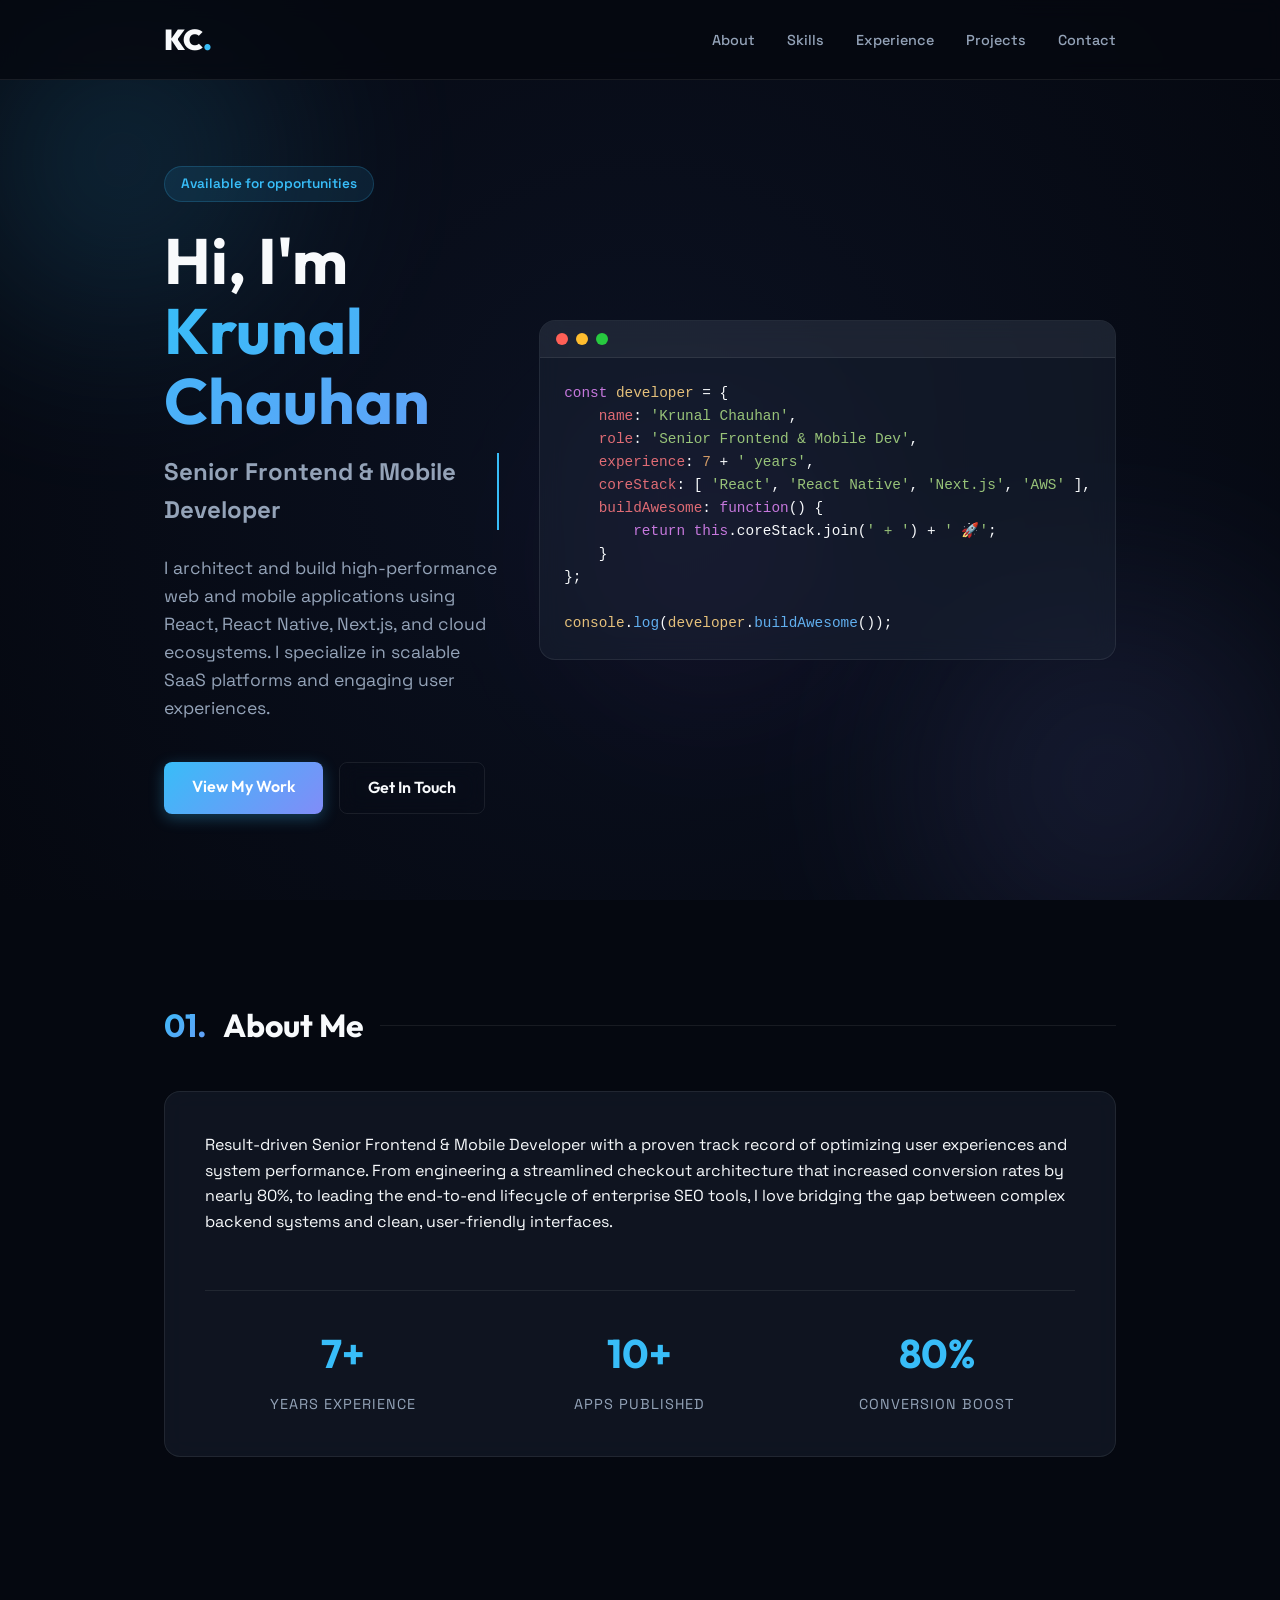
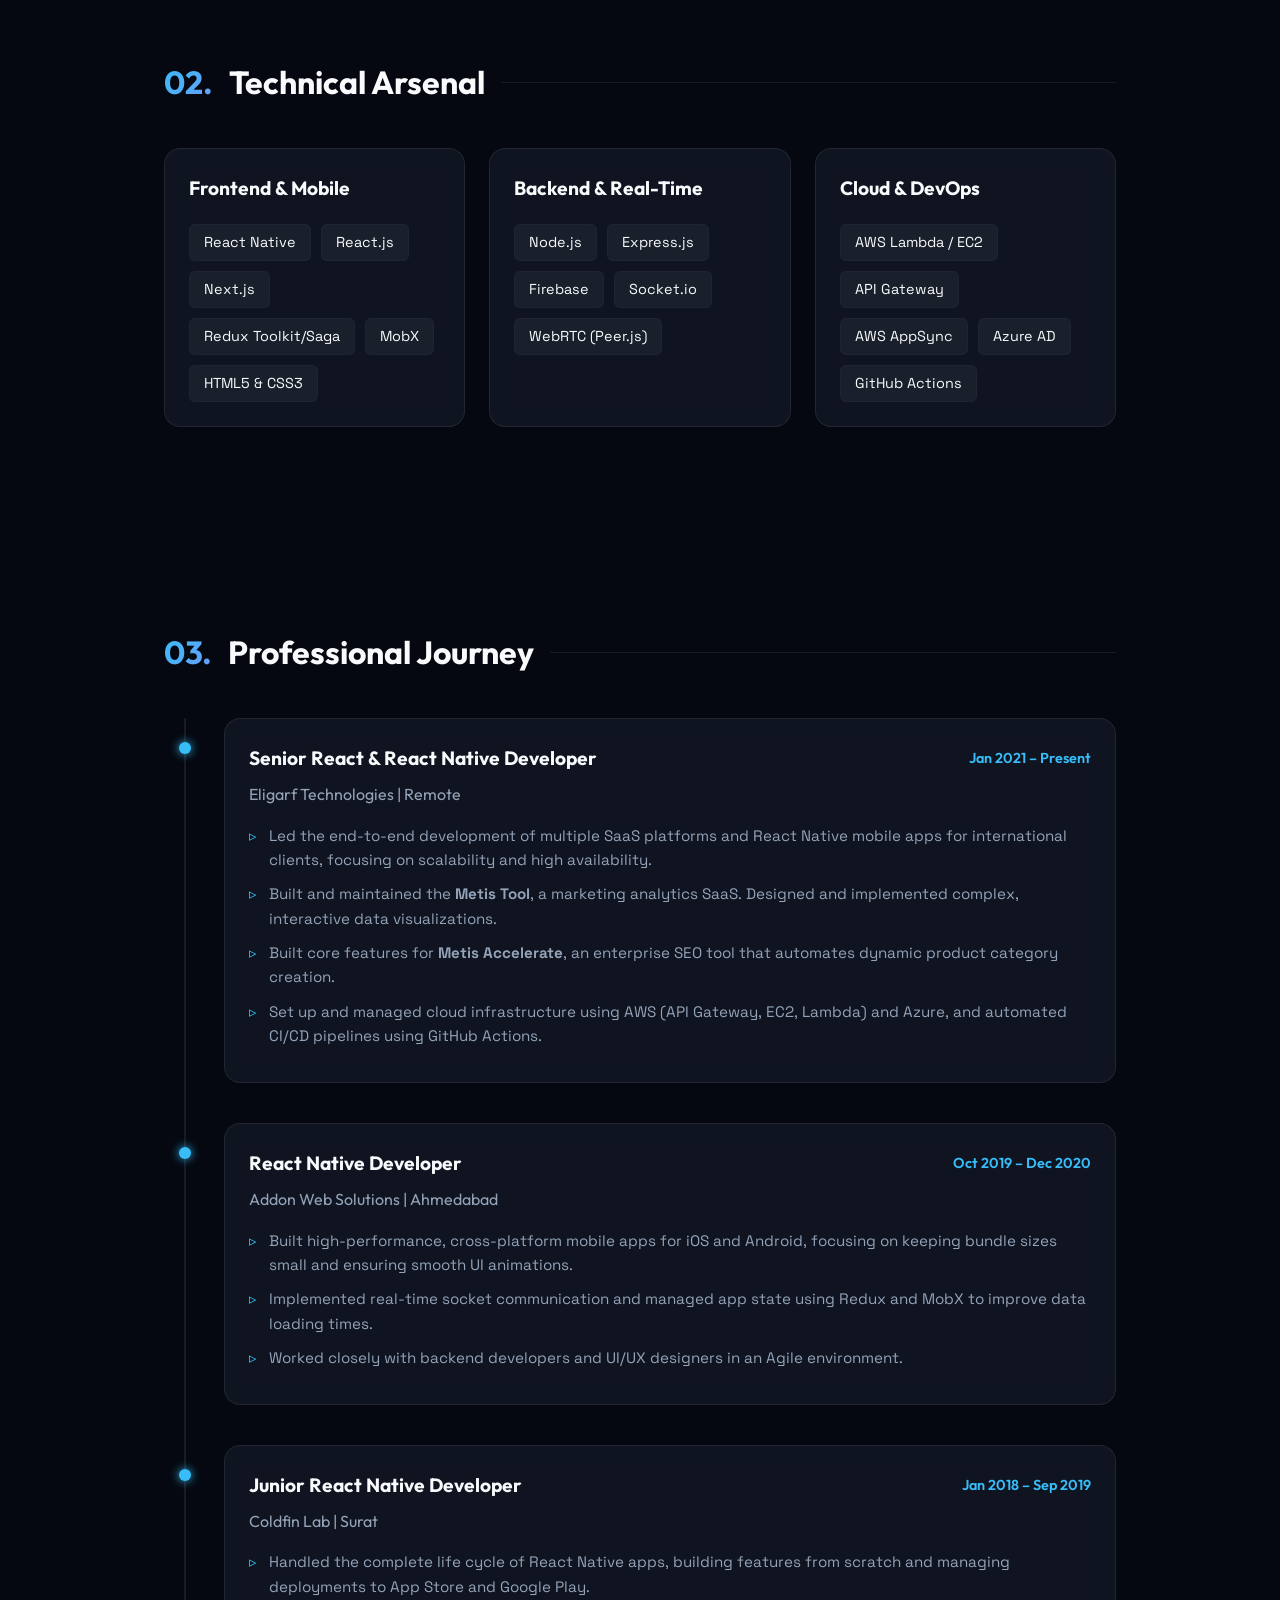
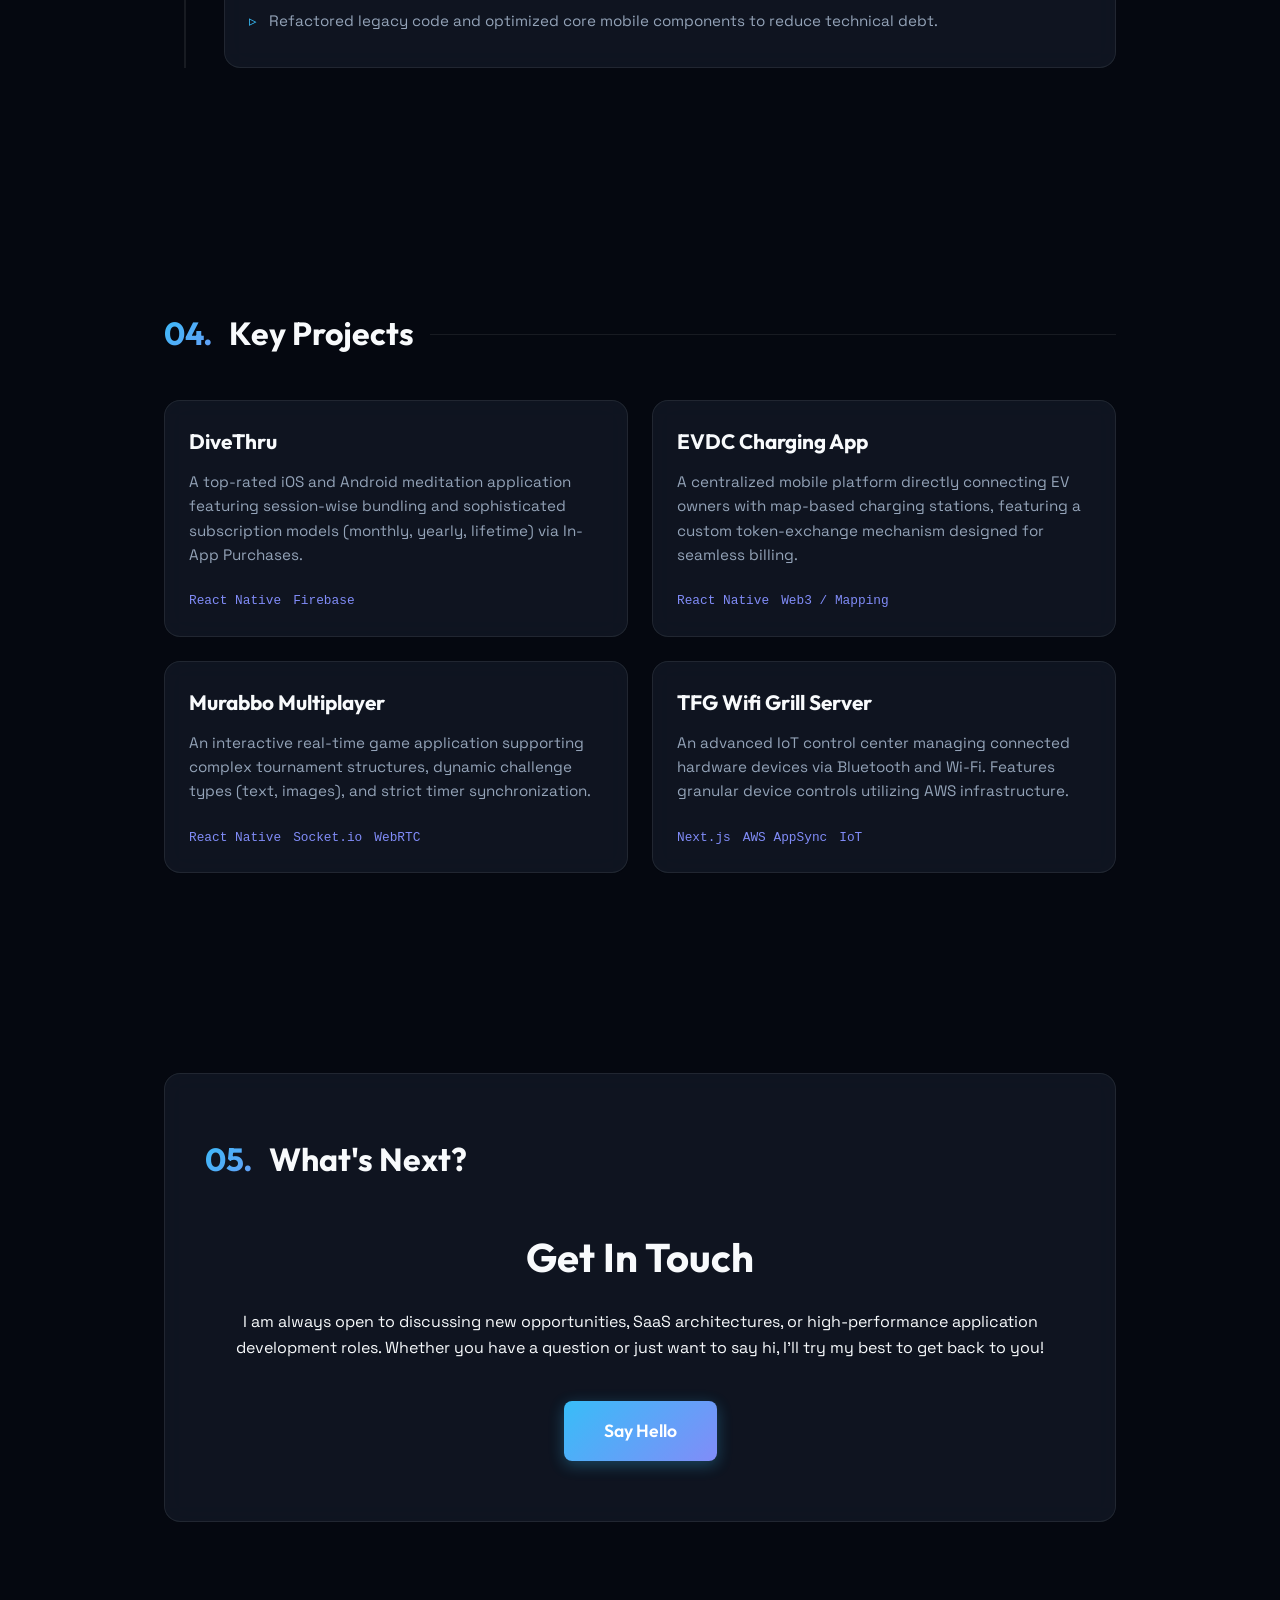
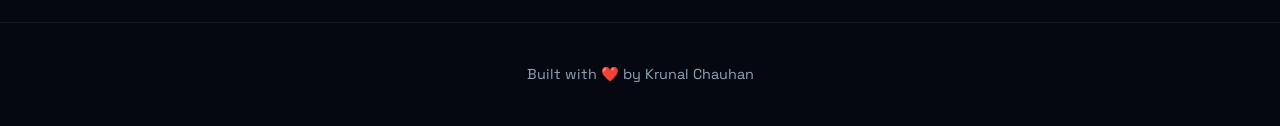
==== index.html @ 0cf6c56e "Initial portfolio commit" ====
<!DOCTYPE html>
<html lang="en">
<head>
    <meta charset="UTF-8">
    <meta name="viewport" content="width=device-width, initial-scale=1.0">
    <title>Krunal Chauhan | Senior Frontend & Mobile Developer</title>
    
    <!-- Primary Meta Tags -->
    <meta name="title" content="Krunal Chauhan | Senior Frontend & Mobile Developer">
    <meta name="description" content="Portfolio of Krunal Chauhan, a Senior Frontend & Mobile Developer specializing in React, React Native, SaaS architecture, and cloud ecosystems.">
    <meta name="keywords" content="Krunal Chauhan, Senior Developer, React Native Developer, Frontend Developer, React.js, Next.js, WebRTC, SaaS, AWS, Portfolio">
    <meta name="author" content="Krunal Chauhan">
    <meta name="robots" content="index, follow">

    <!-- Open Graph / Facebook -->
    <meta property="og:type" content="website">
    <meta property="og:url" content="https://krunalchauhan.com/">
    <meta property="og:title" content="Krunal Chauhan | Senior Frontend & Mobile Developer">
    <meta property="og:description" content="Portfolio of Krunal Chauhan, a Senior Frontend & Mobile Developer specializing in React, React Native, SaaS architecture, and cloud ecosystems.">
    
    <!-- Twitter -->
    <meta property="twitter:card" content="summary_large_image">
    <meta property="twitter:url" content="https://krunalchauhan.com/">
    <meta property="twitter:title" content="Krunal Chauhan | Senior Frontend & Mobile Developer">
    <meta property="twitter:description" content="Portfolio of Krunal Chauhan, a Senior Frontend & Mobile Developer specializing in React, React Native, SaaS architecture, and cloud ecosystems.">

    <!-- Google Fonts -->
    <link rel="preconnect" href="https://fonts.googleapis.com">
    <link rel="preconnect" href="https://fonts.gstatic.com" crossorigin>
    <link href="https://fonts.googleapis.com/css2?family=Outfit:wght@300;400;500;700;900&family=Space+Grotesk:wght@400;600&display=swap" rel="stylesheet">
    <link rel="stylesheet" href="style.css">
</head>
<body>
    <!-- Abstract Background -->
    <div class="bg-mesh">
        <div class="blob blob-1"></div>
        <div class="blob blob-2"></div>
        <div class="blob blob-3"></div>
    </div>

    <!-- Navigation -->
    <nav class="navbar">
        <div class="nav-content">
            <a href="#hero" class="logo">KC<span class="dot">.</span></a>
            <ul class="nav-links">
                <li><a href="#about">About</a></li>
                <li><a href="#skills">Skills</a></li>
                <li><a href="#experience">Experience</a></li>
                <li><a href="#projects">Projects</a></li>
                <li><a href="#contact">Contact</a></li>
            </ul>
        </div>
    </nav>

    <main class="container">
        <!-- Hero Section -->
        <section id="hero" class="hero">
            <div class="hero-content fade-in-up">
                <span class="badge">Available for opportunities</span>
                <h1 class="hero-title">
                    Hi, I'm <span class="gradient-text">Krunal Chauhan</span>
                </h1>
                <h2 class="hero-subtitle type-effect">Senior Frontend & Mobile Developer</h2>
                <p class="hero-desc">
                    I architect and build high-performance web and mobile applications using React, React Native, Next.js, and cloud ecosystems. I specialize in scalable SaaS platforms and engaging user experiences.
                </p>
                <div class="hero-actions">
                    <a href="#projects" class="btn btn-primary">View My Work</a>
                    <a href="#contact" class="btn btn-secondary">Get In Touch</a>
                </div>
            </div>
            <div class="hero-visual fade-in-up delay-1">
                <div class="code-window glass-panel">
                    <div class="window-header">
                        <span class="circle red"></span>
                        <span class="circle yellow"></span>
                        <span class="circle green"></span>
                    </div>
                    <div class="window-body">
                        <pre><code><span class="keyword">const</span> <span class="variable">developer</span> = {
    <span class="property">name</span>: <span class="string">'Krunal Chauhan'</span>,
    <span class="property">role</span>: <span class="string">'Senior Frontend & Mobile Dev'</span>,
    <span class="property">experience</span>: <span class="number">7</span> + <span class="string">' years'</span>,
    <span class="property">coreStack</span>: [ <span class="string">'React'</span>, <span class="string">'React Native'</span>, <span class="string">'Next.js'</span>, <span class="string">'AWS'</span> ],
    <span class="property">buildAwesome</span>: <span class="keyword">function</span>() {
        <span class="keyword">return</span> <span class="keyword">this</span>.coreStack.join(<span class="string">' + '</span>) + <span class="string">' 🚀'</span>;
    }
};

<span class="variable">console</span>.<span class="method">log</span>(<span class="variable">developer</span>.<span class="method">buildAwesome</span>());</code></pre>
                    </div>
                </div>
            </div>
        </section>

        <!-- About Section -->
        <section id="about" class="section">
            <h2 class="section-title fade-in-up"><span class="gradient-text">01.</span> About Me</h2>
            <div class="glass-panel p-lg fade-in-up">
                <p>Result-driven Senior Frontend & Mobile Developer with a proven track record of optimizing user experiences and system performance. From engineering a streamlined checkout architecture that increased conversion rates by nearly 80%, to leading the end-to-end lifecycle of enterprise SEO tools, I love bridging the gap between complex backend systems and clean, user-friendly interfaces.</p>
                <br>
                <div class="stats-grid">
                    <div class="stat-card">
                        <h3 class="stat-num">7+</h3>
                        <p class="stat-label">Years Experience</p>
                    </div>
                    <div class="stat-card">
                        <h3 class="stat-num">10+</h3>
                        <p class="stat-label">Apps Published</p>
                    </div>
                    <div class="stat-card">
                        <h3 class="stat-num">80%</h3>
                        <p class="stat-label">Conversion Boost</p>
                    </div>
                </div>
            </div>
        </section>

        <!-- Skills Section -->
        <section id="skills" class="section">
            <h2 class="section-title fade-in-up"><span class="gradient-text">02.</span> Technical Arsenal</h2>
            <div class="skills-container">
                <div class="skill-category glass-panel fade-in-up">
                    <h3>Frontend & Mobile</h3>
                    <ul class="skill-tags">
                        <li>React Native</li>
                        <li>React.js</li>
                        <li>Next.js</li>
                        <li>Redux Toolkit/Saga</li>
                        <li>MobX</li>
                        <li>HTML5 & CSS3</li>
                    </ul>
                </div>
                <div class="skill-category glass-panel fade-in-up delay-1">
                    <h3>Backend & Real-Time</h3>
                    <ul class="skill-tags">
                        <li>Node.js</li>
                        <li>Express.js</li>
                        <li>Firebase</li>
                        <li>Socket.io</li>
                        <li>WebRTC (Peer.js)</li>
                    </ul>
                </div>
                <div class="skill-category glass-panel fade-in-up delay-2">
                    <h3>Cloud & DevOps</h3>
                    <ul class="skill-tags">
                        <li>AWS Lambda / EC2</li>
                        <li>API Gateway</li>
                        <li>AWS AppSync</li>
                        <li>Azure AD</li>
                        <li>GitHub Actions</li>
                    </ul>
                </div>
            </div>
        </section>

        <!-- Experience Section -->
        <section id="experience" class="section">
            <h2 class="section-title fade-in-up"><span class="gradient-text">03.</span> Professional Journey</h2>
            <div class="timeline">
                <div class="timeline-item fade-in-up">
                    <div class="timeline-dot"></div>
                    <div class="glass-panel">
                        <div class="timeline-header">
                            <h3>Senior React & React Native Developer</h3>
                            <span class="timeline-date">Jan 2021 – Present</span>
                        </div>
                        <h4 class="timeline-company">Eligarf Technologies | Remote</h4>
                        <ul class="timeline-list">
                            <li>Led the end-to-end development of multiple SaaS platforms and React Native mobile apps for international clients, focusing on scalability and high availability.</li>
                            <li>Built and maintained the <strong>Metis Tool</strong>, a marketing analytics SaaS. Designed and implemented complex, interactive data visualizations.</li>
                            <li>Built core features for <strong>Metis Accelerate</strong>, an enterprise SEO tool that automates dynamic product category creation.</li>
                            <li>Set up and managed cloud infrastructure using AWS (API Gateway, EC2, Lambda) and Azure, and automated CI/CD pipelines using GitHub Actions.</li>
                        </ul>
                    </div>
                </div>

                <div class="timeline-item fade-in-up">
                    <div class="timeline-dot"></div>
                    <div class="glass-panel">
                        <div class="timeline-header">
                            <h3>React Native Developer</h3>
                            <span class="timeline-date">Oct 2019 – Dec 2020</span>
                        </div>
                        <h4 class="timeline-company">Addon Web Solutions | Ahmedabad</h4>
                        <ul class="timeline-list">
                            <li>Built high-performance, cross-platform mobile apps for iOS and Android, focusing on keeping bundle sizes small and ensuring smooth UI animations.</li>
                            <li>Implemented real-time socket communication and managed app state using Redux and MobX to improve data loading times.</li>
                            <li>Worked closely with backend developers and UI/UX designers in an Agile environment.</li>
                        </ul>
                    </div>
                </div>
                
                <div class="timeline-item fade-in-up">
                    <div class="timeline-dot"></div>
                    <div class="glass-panel">
                        <div class="timeline-header">
                            <h3>Junior React Native Developer</h3>
                            <span class="timeline-date">Jan 2018 – Sep 2019</span>
                        </div>
                        <h4 class="timeline-company">Coldfin Lab | Surat</h4>
                        <ul class="timeline-list">
                            <li>Handled the complete life cycle of React Native apps, building features from scratch and managing deployments to App Store and Google Play.</li>
                            <li>Refactored legacy code and optimized core mobile components to reduce technical debt.</li>
                        </ul>
                    </div>
                </div>
            </div>
        </section>

        <!-- Projects Section -->
        <section id="projects" class="section">
            <h2 class="section-title fade-in-up"><span class="gradient-text">04.</span> Key Projects</h2>
            <div class="projects-grid">
                <div class="project-card glass-panel fade-in-up">
                    <h3>DiveThru</h3>
                    <p>A top-rated iOS and Android meditation application featuring session-wise bundling and sophisticated subscription models (monthly, yearly, lifetime) via In-App Purchases.</p>
                    <div class="project-tags">
                        <span>React Native</span>
                        <span>Firebase</span>
                    </div>
                </div>

                <div class="project-card glass-panel fade-in-up delay-1">
                    <h3>EVDC Charging App</h3>
                    <p>A centralized mobile platform directly connecting EV owners with map-based charging stations, featuring a custom token-exchange mechanism designed for seamless billing.</p>
                    <div class="project-tags">
                        <span>React Native</span>
                        <span>Web3 / Mapping</span>
                    </div>
                </div>

                <div class="project-card glass-panel fade-in-up">
                    <h3>Murabbo Multiplayer</h3>
                    <p>An interactive real-time game application supporting complex tournament structures, dynamic challenge types (text, images), and strict timer synchronization.</p>
                    <div class="project-tags">
                        <span>React Native</span>
                        <span>Socket.io</span>
                        <span>WebRTC</span>
                    </div>
                </div>

                <div class="project-card glass-panel fade-in-up delay-1">
                    <h3>TFG Wifi Grill Server</h3>
                    <p>An advanced IoT control center managing connected hardware devices via Bluetooth and Wi-Fi. Features granular device controls utilizing AWS infrastructure.</p>
                    <div class="project-tags">
                        <span>Next.js</span>
                        <span>AWS AppSync</span>
                        <span>IoT</span>
                    </div>
                </div>
            </div>
        </section>

        <!-- Contact Section -->
        <section id="contact" class="section contact-section fade-in-up">
            <div class="glass-panel text-center p-xl">
                <h2 class="section-title no-line"><span class="gradient-text">05.</span> What's Next?</h2>
                <h3 class="display-sm">Get In Touch</h3>
                <p class="mb-lg">I am always open to discussing new opportunities, SaaS architectures, or high-performance application development roles. Whether you have a question or just want to say hi, I'll try my best to get back to you!</p>
                <a href="mailto:krunalc58@gmail.com" class="btn btn-primary btn-lg">Say Hello</a>
            </div>
        </section>
    </main>

    <footer>
        <p>Built with ❤️ by Krunal Chauhan</p>
    </footer>

    <script src="script.js"></script>
</body>
</html>
---- style.css ----
:root {
    --bg-color: #050810;
    --text-primary: #f8fafc;
    --text-secondary: #94a3b8;
    --accent-primary: #38bdf8;
    --accent-secondary: #818cf8;
    --glass-bg: rgba(30, 41, 59, 0.4);
    --glass-border: rgba(255, 255, 255, 0.08);
    --nav-height: 80px;
    --max-width: 1000px;
}

* {
    margin: 0;
    padding: 0;
    box-sizing: border-box;
}

html {
    scroll-behavior: smooth;
    overflow-x: hidden;
}

body {
    font-family: 'Space Grotesk', -apple-system, sans-serif;
    background-color: var(--bg-color);
    color: var(--text-primary);
    line-height: 1.6;
    overflow-x: hidden;
    position: relative;
}

h1, h2, h3, h4, h5, h6, .logo {
    font-family: 'Outfit', sans-serif;
}

/* Animations */
@keyframes fadeIn {
    from { opacity: 0; transform: translateY(20px); }
    to { opacity: 1; transform: translateY(0); }
}

@keyframes float {
    0% { transform: translate(0, 0) scale(1); }
    33% { transform: translate(30px, -50px) scale(1.1); }
    66% { transform: translate(-20px, 20px) scale(0.9); }
    100% { transform: translate(0, 0) scale(1); }
}

@keyframes gradientBg {
    0% { background-position: 0% 50%; }
    50% { background-position: 100% 50%; }
    100% { background-position: 0% 50%; }
}

/* Background Mesh */
.bg-mesh {
    position: fixed;
    top: 0;
    left: 0;
    width: 100vw;
    height: 100vh;
    z-index: -1;
    overflow: hidden;
    background: radial-gradient(circle at center, #0B1121 0%, #050810 100%);
}

.blob {
    position: absolute;
    filter: blur(80px);
    opacity: 0.5;
    border-radius: 50%;
    animation: float 20s infinite ease-in-out;
}

.blob-1 {
    top: -10%;
    left: -10%;
    width: 500px;
    height: 500px;
    background: radial-gradient(circle, rgba(56, 189, 248, 0.4) 0%, rgba(0,0,0,0) 70%);
}

.blob-2 {
    bottom: -20%;
    right: -10%;
    width: 600px;
    height: 600px;
    background: radial-gradient(circle, rgba(129, 140, 248, 0.3) 0%, rgba(0,0,0,0) 70%);
    animation-delay: -5s;
}

.blob-3 {
    top: 40%;
    left: 40%;
    width: 400px;
    height: 400px;
    background: radial-gradient(circle, rgba(168, 85, 247, 0.2) 0%, rgba(0,0,0,0) 70%);
    animation-delay: -10s;
}

/* Reusables */
.container {
    max-width: var(--max-width);
    margin: 0 auto;
    padding: 0 24px;
}

.gradient-text {
    background: linear-gradient(135deg, var(--accent-primary), var(--accent-secondary));
    -webkit-background-clip: text;
    -webkit-text-fill-color: transparent;
    background-size: 200% auto;
    animation: gradientBg 5s ease infinite;
}

.glass-panel {
    background: var(--glass-bg);
    backdrop-filter: blur(12px);
    -webkit-backdrop-filter: blur(12px);
    border: 1px solid var(--glass-border);
    border-radius: 16px;
    padding: 24px;
    transition: transform 0.3s ease, border-color 0.3s ease;
}

.glass-panel:hover {
    transform: translateY(-4px);
    border-color: rgba(255, 255, 255, 0.15);
}

.p-lg { padding: 40px; }
.p-xl { padding: 60px 40px; }
.text-center { text-align: center; }
.mb-lg { margin-bottom: 40px; }
.display-sm { font-size: 2.5rem; margin-bottom: 20px; font-weight: 700; }

.section-title {
    font-size: 2rem;
    font-weight: 700;
    margin-bottom: 40px;
    display: flex;
    align-items: center;
    gap: 16px;
}

.section-title:not(.no-line)::after {
    content: "";
    flex: 1;
    height: 1px;
    background: var(--glass-border);
}

.section {
    padding: 100px 0;
}

/* Buttons */
.btn {
    display: inline-block;
    padding: 12px 28px;
    border-radius: 8px;
    font-weight: 600;
    text-decoration: none;
    transition: all 0.3s ease;
    font-family: 'Outfit', sans-serif;
    cursor: pointer;
}

.btn-primary {
    background: linear-gradient(135deg, var(--accent-primary), var(--accent-secondary));
    color: #fff;
    border: none;
    box-shadow: 0 4px 15px rgba(56, 189, 248, 0.3);
}

.btn-primary:hover {
    box-shadow: 0 6px 20px rgba(56, 189, 248, 0.5);
    transform: translateY(-2px);
}

.btn-secondary {
    background: transparent;
    color: var(--text-primary);
    border: 1px solid var(--glass-border);
    backdrop-filter: blur(10px);
}

.btn-secondary:hover {
    border-color: var(--accent-primary);
    color: var(--accent-primary);
}

.btn-lg {
    padding: 16px 40px;
    font-size: 1.1rem;
}

/* Navigation */
.navbar {
    position: fixed;
    top: 0;
    width: 100%;
    height: var(--nav-height);
    background: rgba(5, 8, 16, 0.8);
    backdrop-filter: blur(10px);
    z-index: 1000;
    border-bottom: 1px solid var(--glass-border);
}

.nav-content {
    max-width: var(--max-width);
    margin: 0 auto;
    padding: 0 24px;
    height: 100%;
    display: flex;
    justify-content: space-between;
    align-items: center;
}

.logo {
    font-size: 1.8rem;
    font-weight: 900;
    text-decoration: none;
    color: var(--text-primary);
}

.logo .dot {
    color: var(--accent-primary);
}

.nav-links {
    display: flex;
    list-style: none;
    gap: 32px;
}

.nav-links a {
    text-decoration: none;
    color: var(--text-secondary);
    font-weight: 500;
    font-size: 0.9rem;
    transition: color 0.3s ease;
}

.nav-links a:hover {
    color: var(--accent-primary);
}

/* Hero Section */
.hero {
    min-height: 100vh;
    display: grid;
    grid-template-columns: 1fr 1fr;
    align-items: center;
    gap: 40px;
    padding-top: var(--nav-height);
}

.badge {
    display: inline-block;
    padding: 6px 16px;
    border-radius: 20px;
    background: rgba(56, 189, 248, 0.1);
    border: 1px solid rgba(56, 189, 248, 0.2);
    color: var(--accent-primary);
    font-size: 0.85rem;
    font-weight: 600;
    margin-bottom: 24px;
}

.hero-title {
    font-size: 4rem;
    line-height: 1.1;
    margin-bottom: 16px;
}

.hero-subtitle {
    font-size: 1.5rem;
    color: var(--text-secondary);
    margin-bottom: 24px;
    font-family: 'Space Grotesk', sans-serif;
    min-height: 36px;
}

.hero-desc {
    color: var(--text-secondary);
    font-size: 1.1rem;
    margin-bottom: 40px;
    max-width: 480px;
}

.hero-actions {
    display: flex;
    gap: 16px;
}

.code-window {
    padding: 0;
    overflow: hidden;
    font-family: 'Fira Code', monospace;
    font-size: 0.9rem;
}

.window-header {
    background: rgba(255, 255, 255, 0.05);
    padding: 12px 16px;
    display: flex;
    gap: 8px;
    border-bottom: 1px solid var(--glass-border);
}

.circle { width: 12px; height: 12px; border-radius: 50%; }
.circle.red { background: #ff5f56; }
.circle.yellow { background: #ffbd2e; }
.circle.green { background: #27c93f; }

.window-body {
    padding: 24px;
    overflow-x: auto;
}

.keyword { color: #c678dd; }
.variable { color: #e5c07b; }
.property { color: #e06c75; }
.string { color: #98c379; }
.number { color: #d19a66; }
.method { color: #61afef; }

/* Stats Grid */
.stats-grid {
    display: grid;
    grid-template-columns: repeat(3, 1fr);
    gap: 20px;
    margin-top: 30px;
    border-top: 1px solid var(--glass-border);
    padding-top: 30px;
}

.stat-card { text-align: center; }
.stat-num { font-size: 2.5rem; color: var(--accent-primary); font-weight: 700; margin-bottom: 8px; }
.stat-label { color: var(--text-secondary); font-size: 0.9rem; text-transform: uppercase; letter-spacing: 1px; }

/* Skills Section */
.skills-container {
    display: grid;
    grid-template-columns: repeat(3, 1fr);
    gap: 24px;
}

.skill-category h3 {
    margin-bottom: 20px;
    font-size: 1.2rem;
    color: var(--text-primary);
}

.skill-tags {
    list-style: none;
    display: flex;
    flex-wrap: wrap;
    gap: 10px;
}

.skill-tags li {
    background: rgba(255, 255, 255, 0.05);
    padding: 6px 14px;
    border-radius: 6px;
    font-size: 0.9rem;
    border: 1px solid rgba(255,255,255,0.02);
}

/* Timeline */
.timeline {
    position: relative;
}

.timeline::before {
    content: '';
    position: absolute;
    top: 0;
    left: 20px;
    height: 100%;
    width: 2px;
    background: var(--glass-border);
}

.timeline-item {
    position: relative;
    padding-left: 60px;
    margin-bottom: 40px;
}

.timeline-dot {
    position: absolute;
    top: 24px;
    left: 15px;
    width: 12px;
    height: 12px;
    border-radius: 50%;
    background: var(--accent-primary);
    box-shadow: 0 0 10px var(--accent-primary);
}

.timeline-header {
    display: flex;
    justify-content: space-between;
    align-items: center;
    margin-bottom: 8px;
}

.timeline-header h3 { font-size: 1.2rem; color: var(--text-primary); }
.timeline-date { color: var(--accent-primary); font-family: 'Outfit'; font-weight: 600; font-size: 0.9rem; }
.timeline-company { color: var(--text-secondary); font-weight: 400; margin-bottom: 16px; font-size: 1rem; }

.timeline-list {
    list-style: none;
}

.timeline-list li {
    position: relative;
    padding-left: 20px;
    margin-bottom: 10px;
    color: var(--text-secondary);
    font-size: 0.95rem;
}

.timeline-list li::before {
    content: "▹";
    position: absolute;
    left: 0;
    color: var(--accent-primary);
}

/* Projects Grid */
.projects-grid {
    display: grid;
    grid-template-columns: repeat(2, 1fr);
    gap: 24px;
}

.project-card {
    display: flex;
    flex-direction: column;
}

.project-card h3 {
    font-size: 1.3rem;
    margin-bottom: 12px;
    color: var(--text-primary);
}

.project-card p {
    color: var(--text-secondary);
    font-size: 0.95rem;
    margin-bottom: 24px;
    flex-grow: 1;
}

.project-tags {
    display: flex;
    gap: 12px;
    font-size: 0.8rem;
    font-family: 'Fira Code', monospace;
    color: var(--accent-secondary);
}

/* Footer */
footer {
    text-align: center;
    padding: 40px;
    border-top: 1px solid var(--glass-border);
    color: var(--text-secondary);
    font-size: 0.9rem;
}

/* Utilities for JS */
.fade-in-up {
    opacity: 0;
    transform: translateY(30px);
    transition: opacity 0.8s ease, transform 0.8s ease;
}

.fade-in-up.visible {
    opacity: 1;
    transform: translateY(0);
}

.delay-1 { transition-delay: 0.2s; }
.delay-2 { transition-delay: 0.4s; }

/* Responsive Design */
@media (max-width: 860px) {
    .hero {
        grid-template-columns: 1fr;
        text-align: center;
        padding-top: calc(var(--nav-height) + 40px);
    }
    
    .hero-actions { justify-content: center; }
    .hero-desc { margin: 0 auto 40px auto; }
    
    .skills-container, .projects-grid {
        grid-template-columns: 1fr;
    }
    
    .stats-grid {
        grid-template-columns: 1fr;
        gap: 30px;
    }

    .timeline-header { flex-direction: column; align-items: flex-start; gap: 4px; }
}

@media (max-width: 600px) {
    .nav-links { display: none; }
    .hero-title { font-size: 3rem; }
}
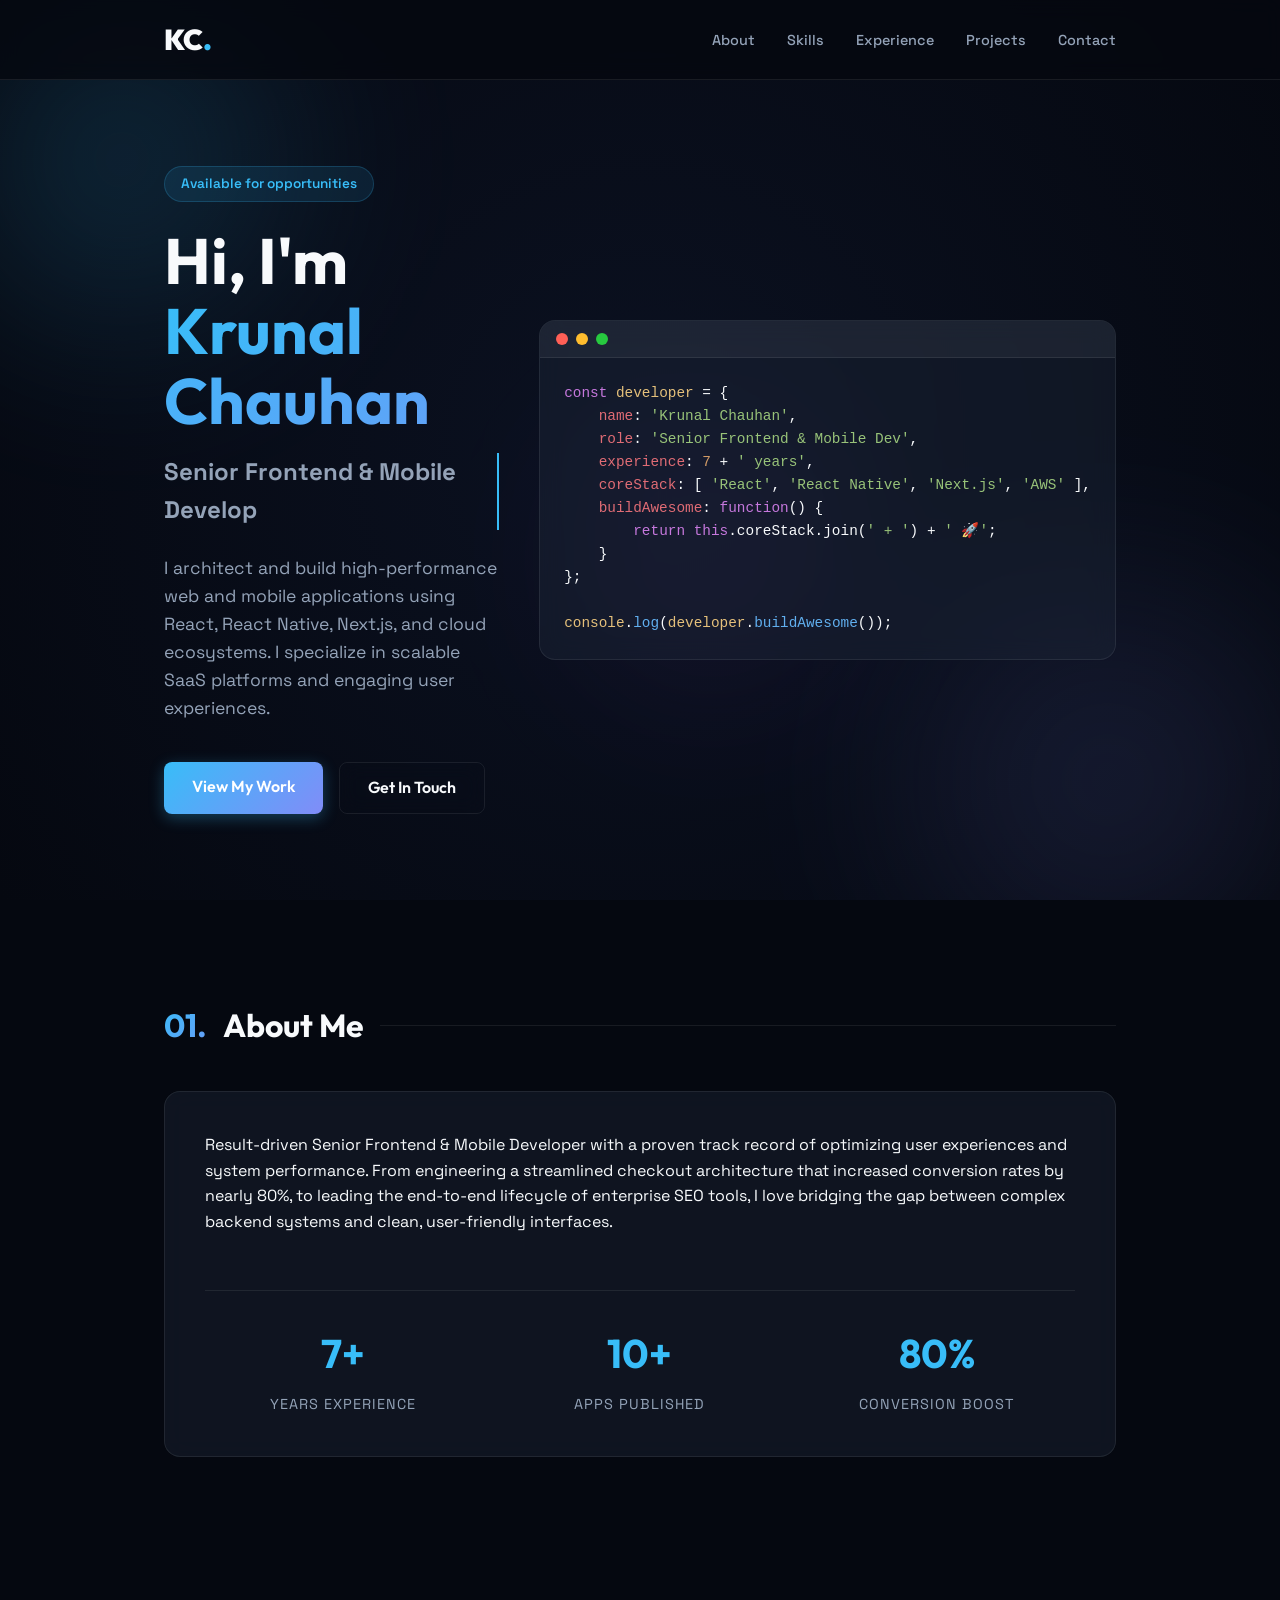
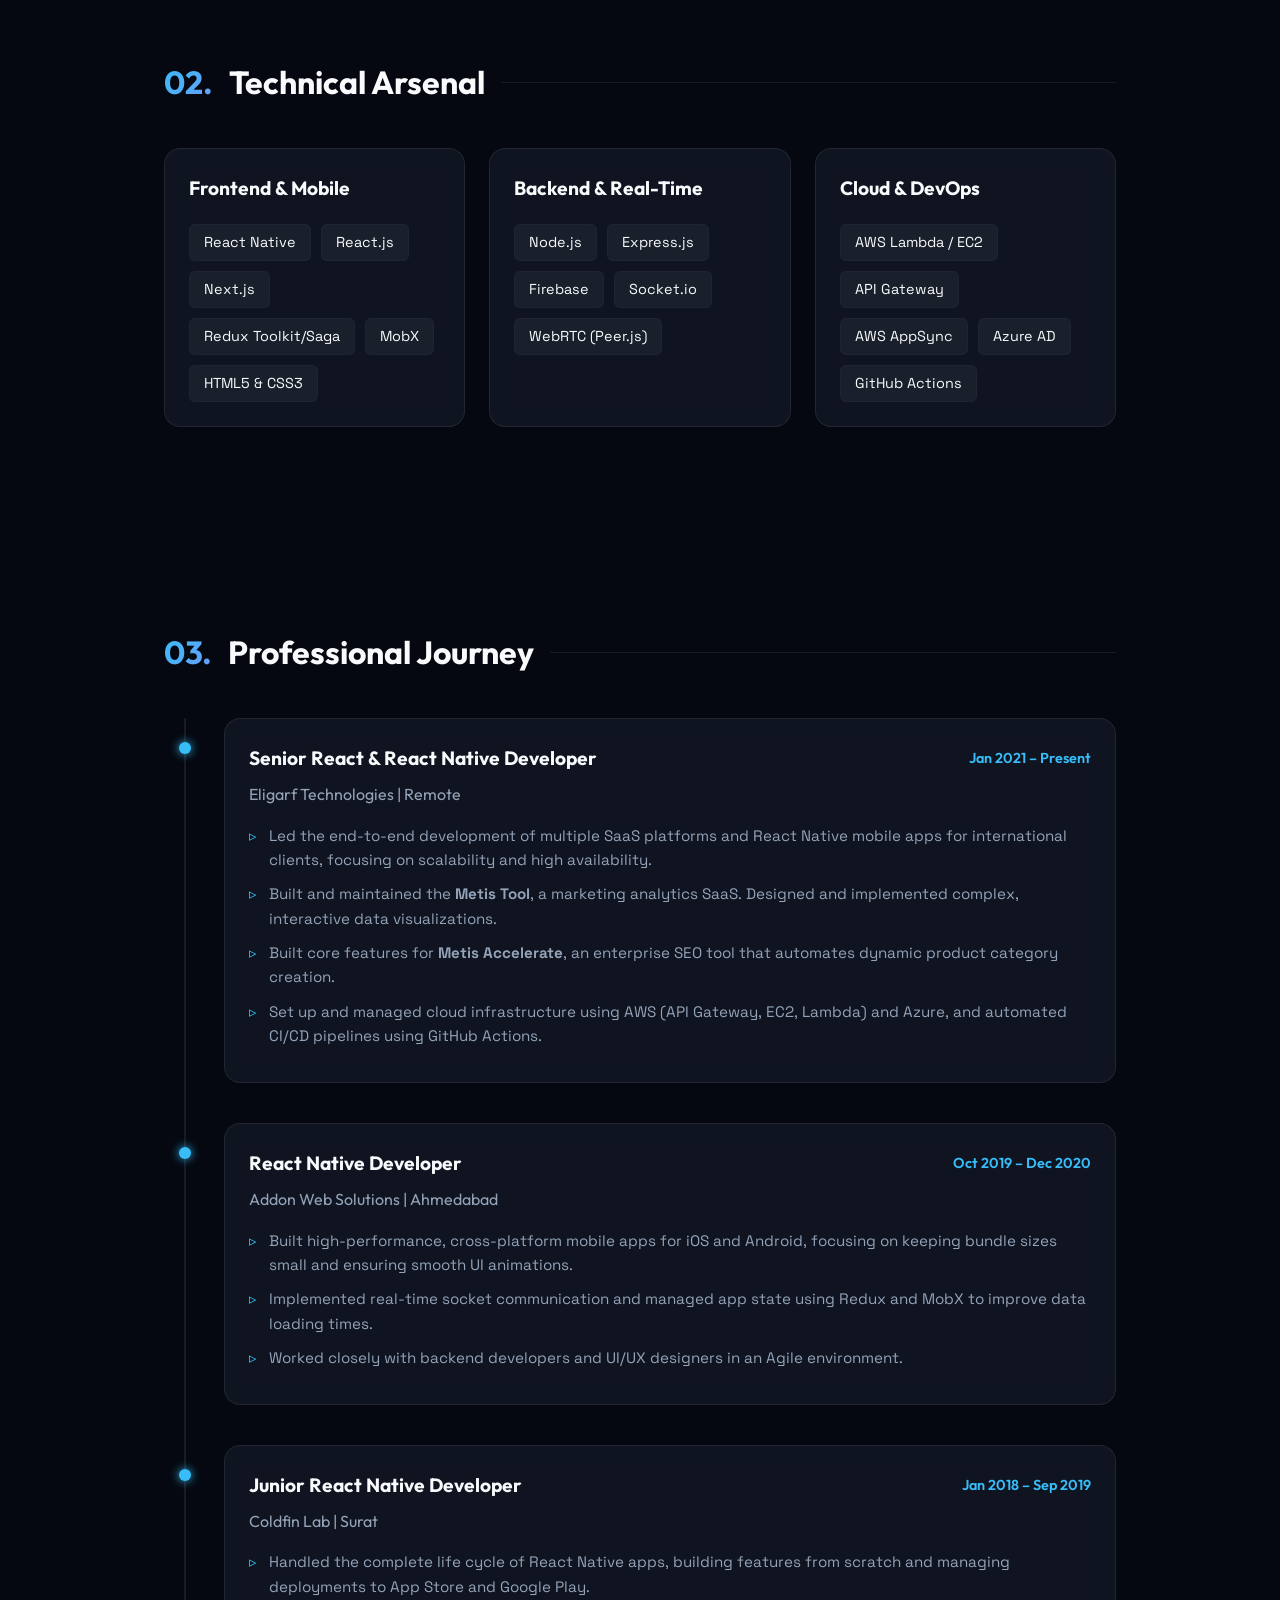
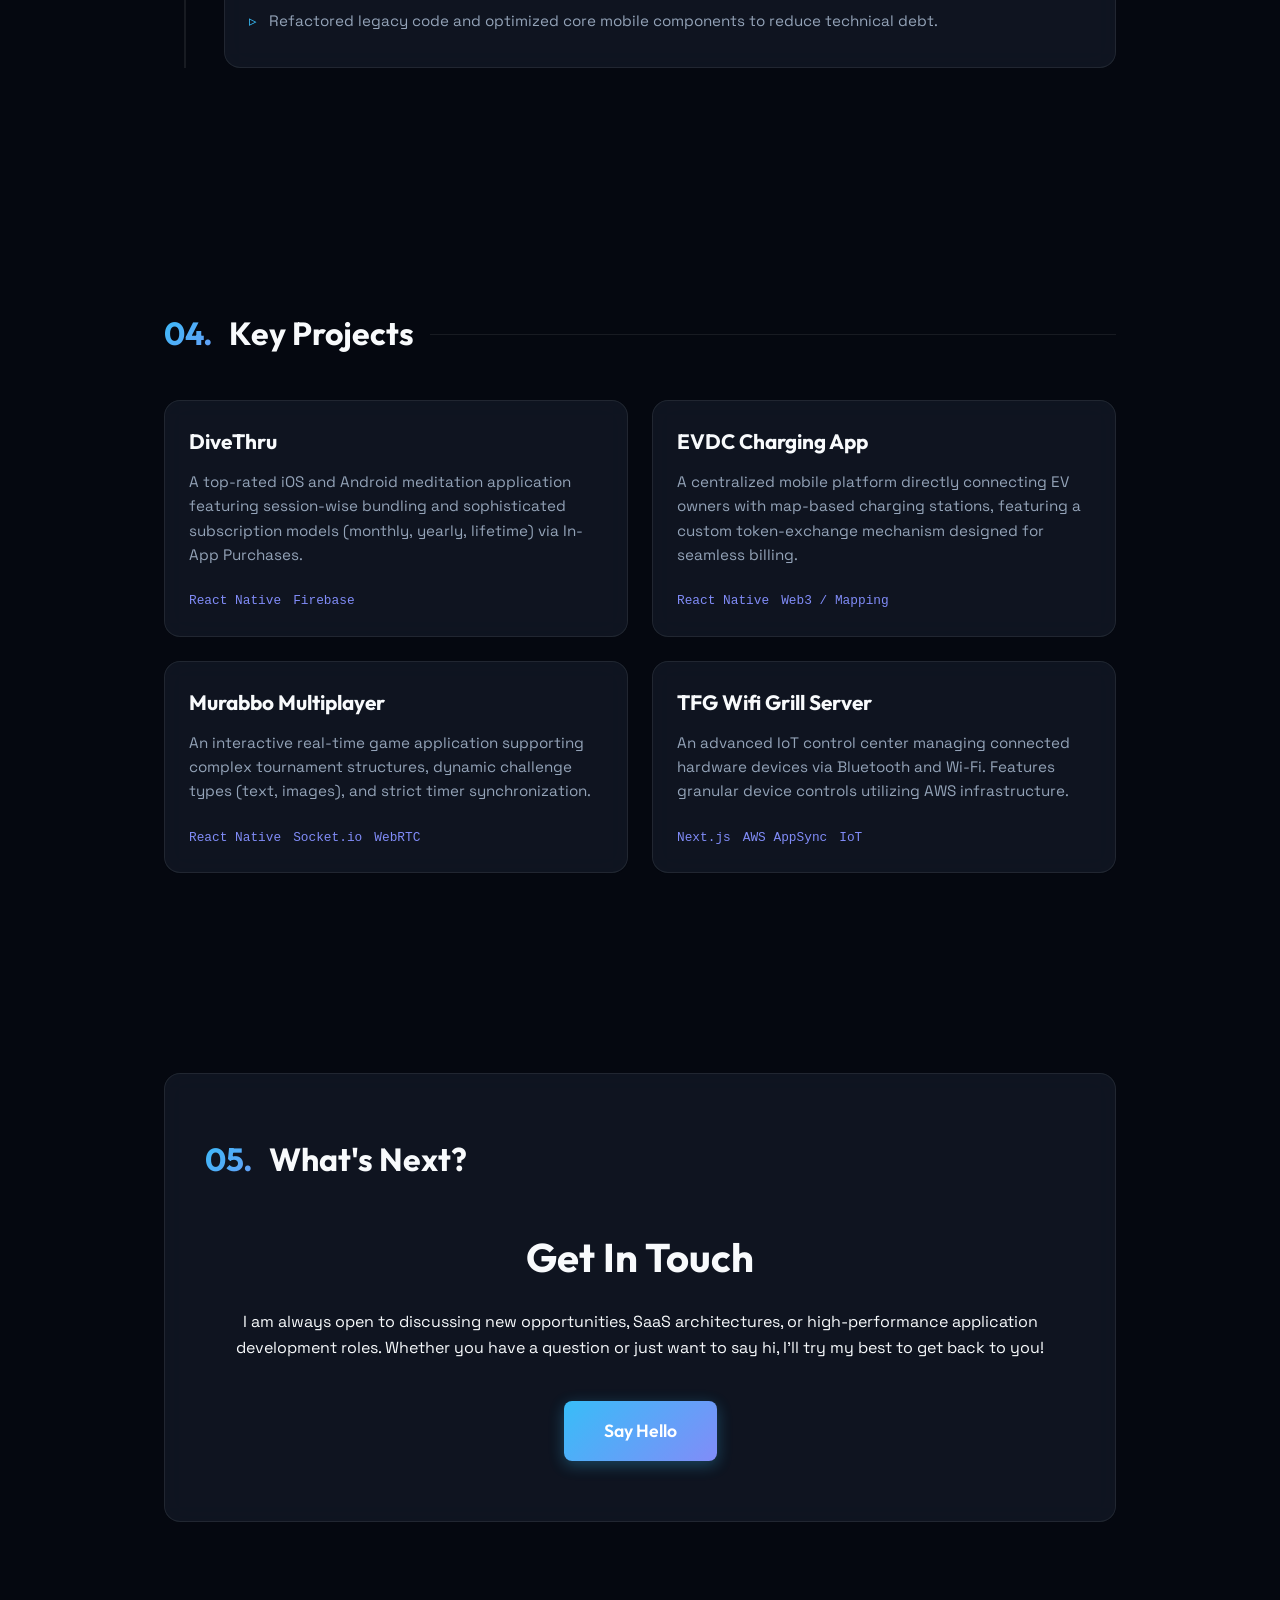
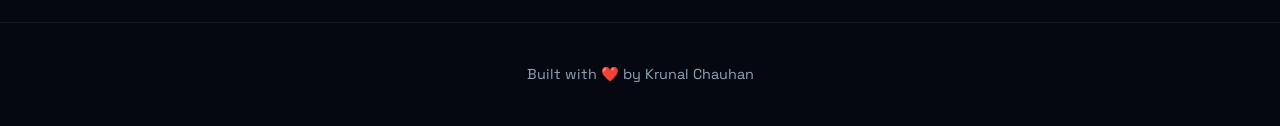
==== commit e20130f9: "Add Google site verification tag" ====
--- a/index.html
+++ b/index.html
@@ -11,6 +11,7 @@
     <meta name="keywords" content="Krunal Chauhan, Senior Developer, React Native Developer, Frontend Developer, React.js, Next.js, WebRTC, SaaS, AWS, Portfolio">
     <meta name="author" content="Krunal Chauhan">
     <meta name="robots" content="index, follow">
+    <meta name="google-site-verification" content="lyGJl-vVJK7asT3OGb6gschue_wwhe8Gmz9ntDX6K-c" />
 
     <!-- Open Graph / Facebook -->
     <meta property="og:type" content="website">
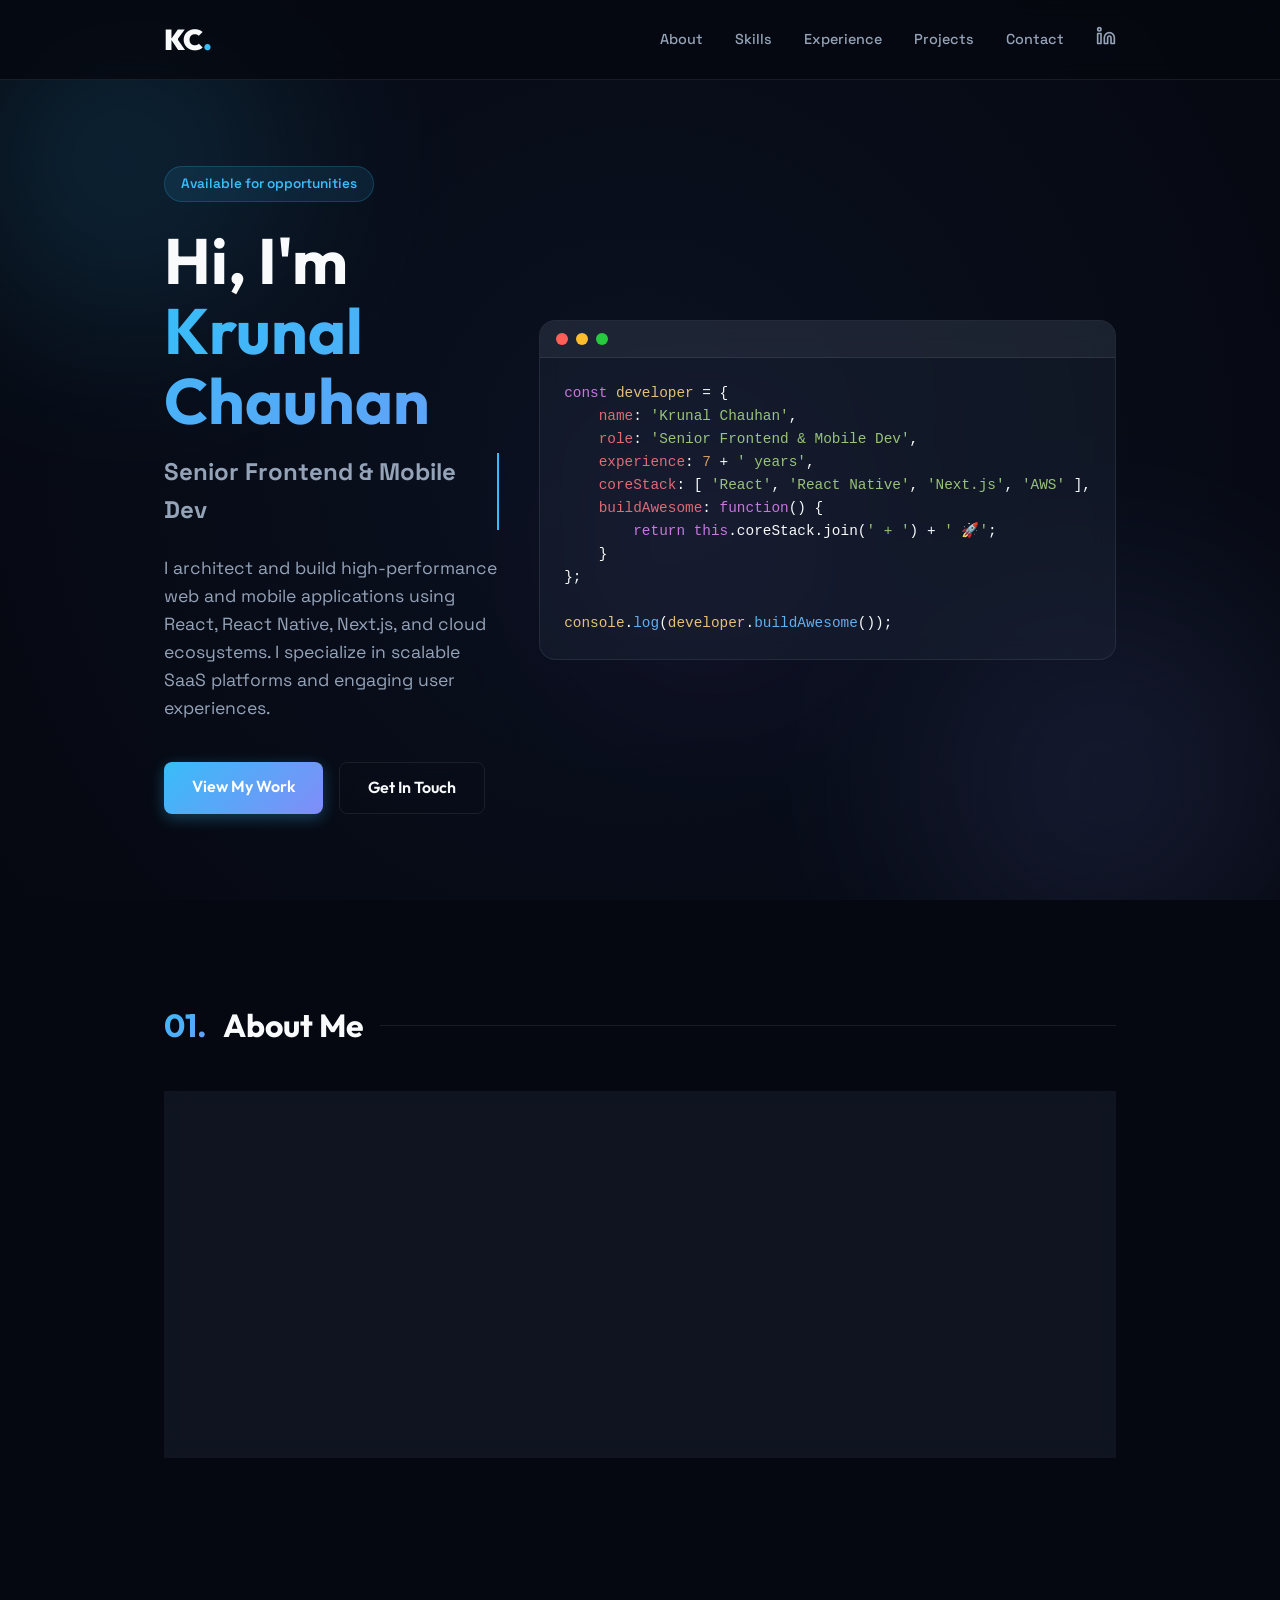
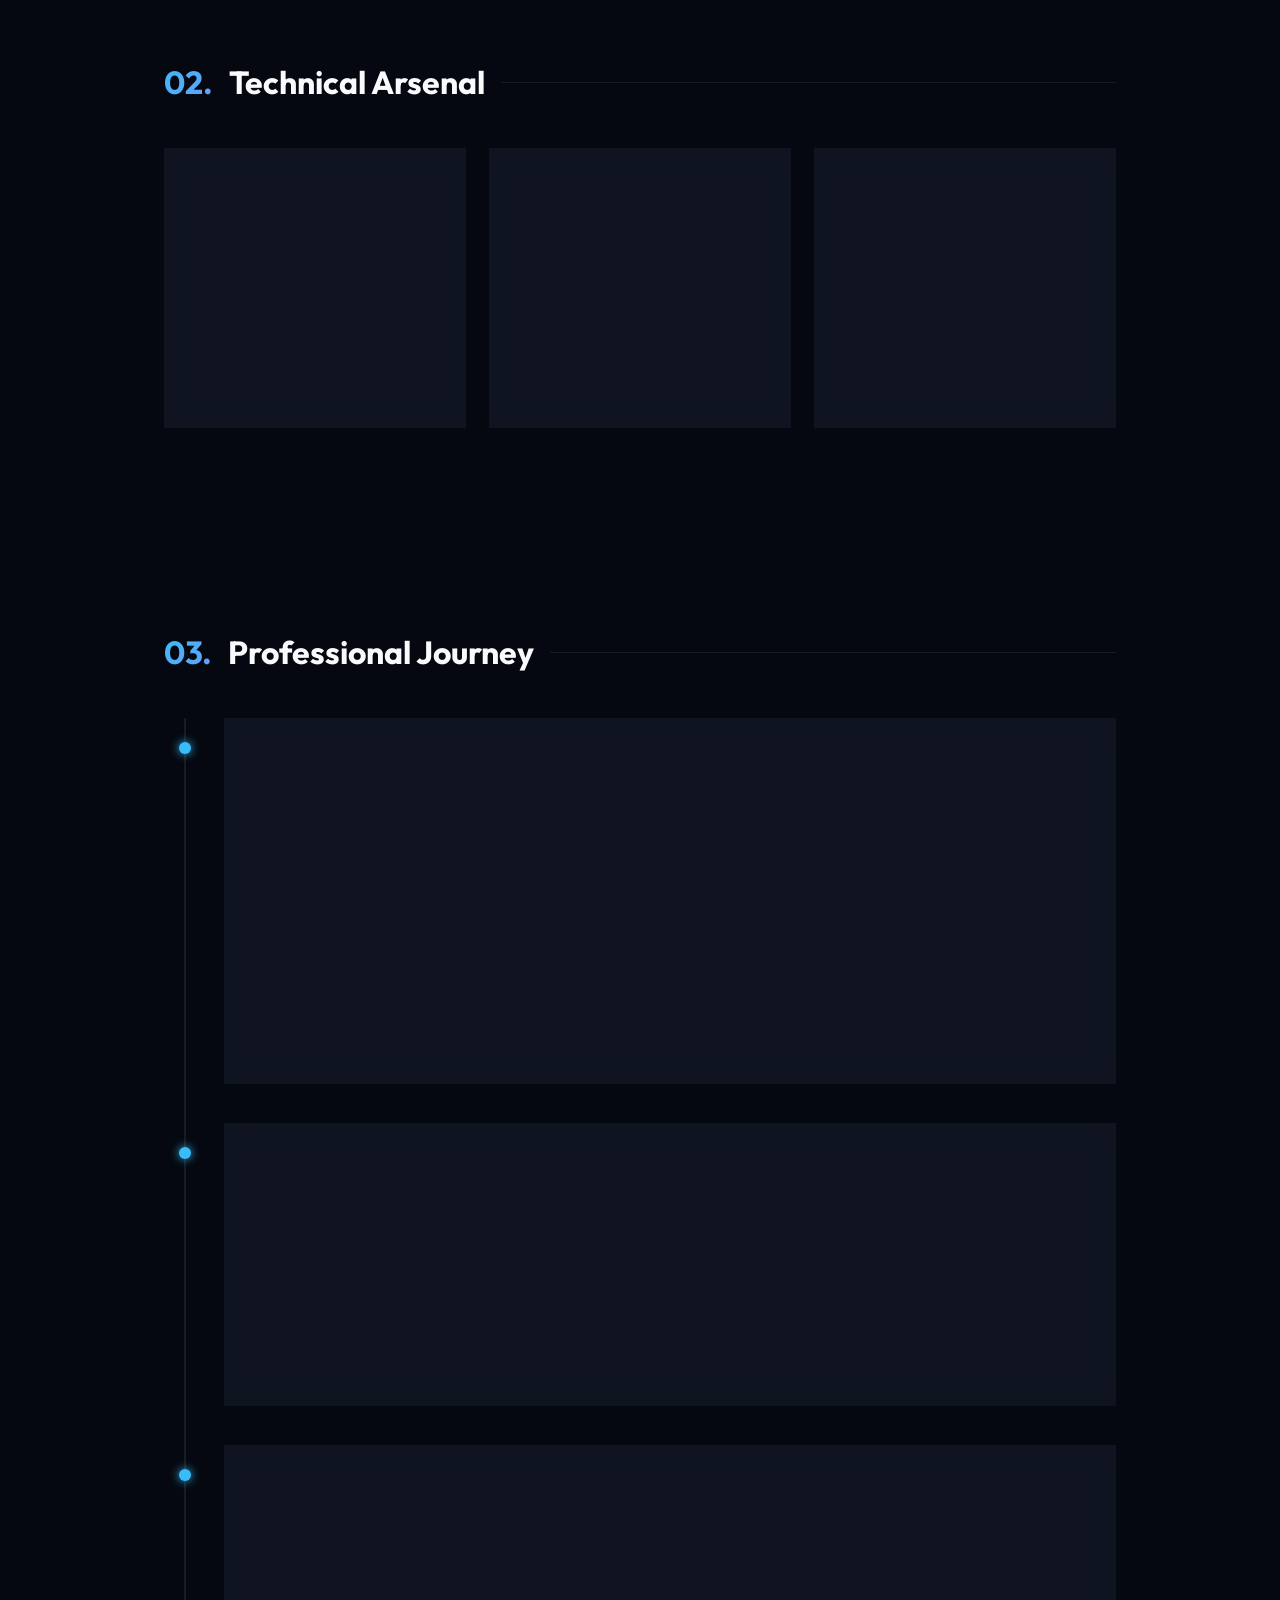
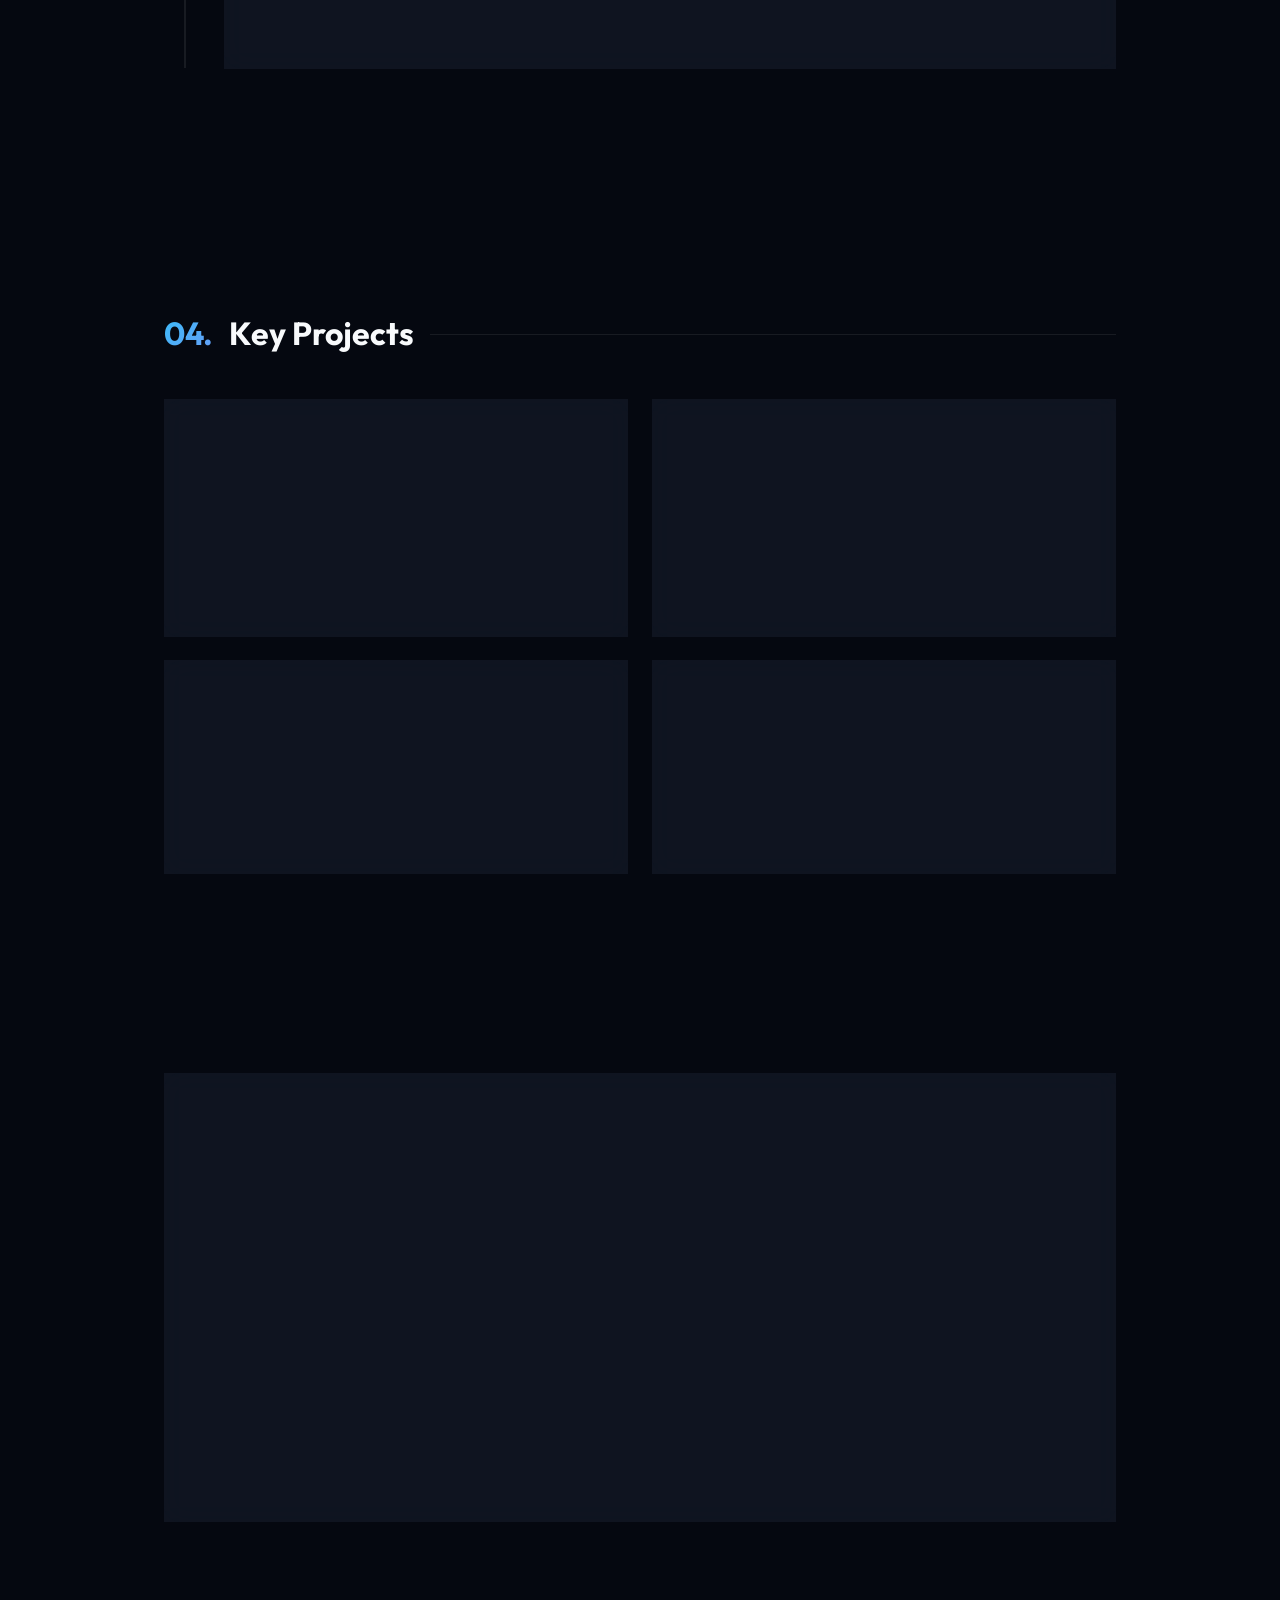
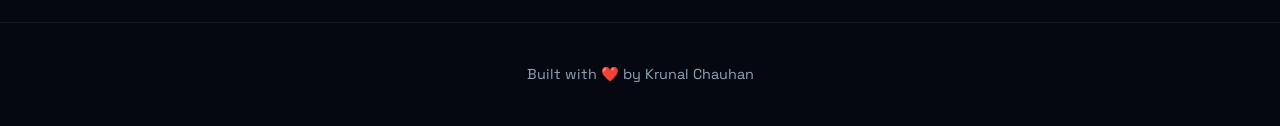
==== commit e2b9a5f9: "Add LinkedIn icon to nav" ====
--- a/index.html
+++ b/index.html
@@ -49,6 +49,7 @@
                 <li><a href="#experience">Experience</a></li>
                 <li><a href="#projects">Projects</a></li>
                 <li><a href="#contact">Contact</a></li>
+                <li><a href="https://linkedin.com/in/krunalchauhan" target="_blank" rel="noopener noreferrer" class="nav-icon" title="LinkedIn Profile"><svg xmlns="http://www.w3.org/2000/svg" width="20" height="20" viewBox="0 0 24 24" fill="none" stroke="currentColor" stroke-width="2" stroke-linecap="round" stroke-linejoin="round"><path d="M16 8a6 6 0 0 1 6 6v7h-4v-7a2 2 0 0 0-2-2 2 2 0 0 0-2 2v7h-4v-7a6 6 0 0 1 6-6z"></path><rect x="2" y="9" width="4" height="12"></rect><circle cx="4" cy="4" r="2"></circle></svg></a></li>
             </ul>
         </div>
     </nav>
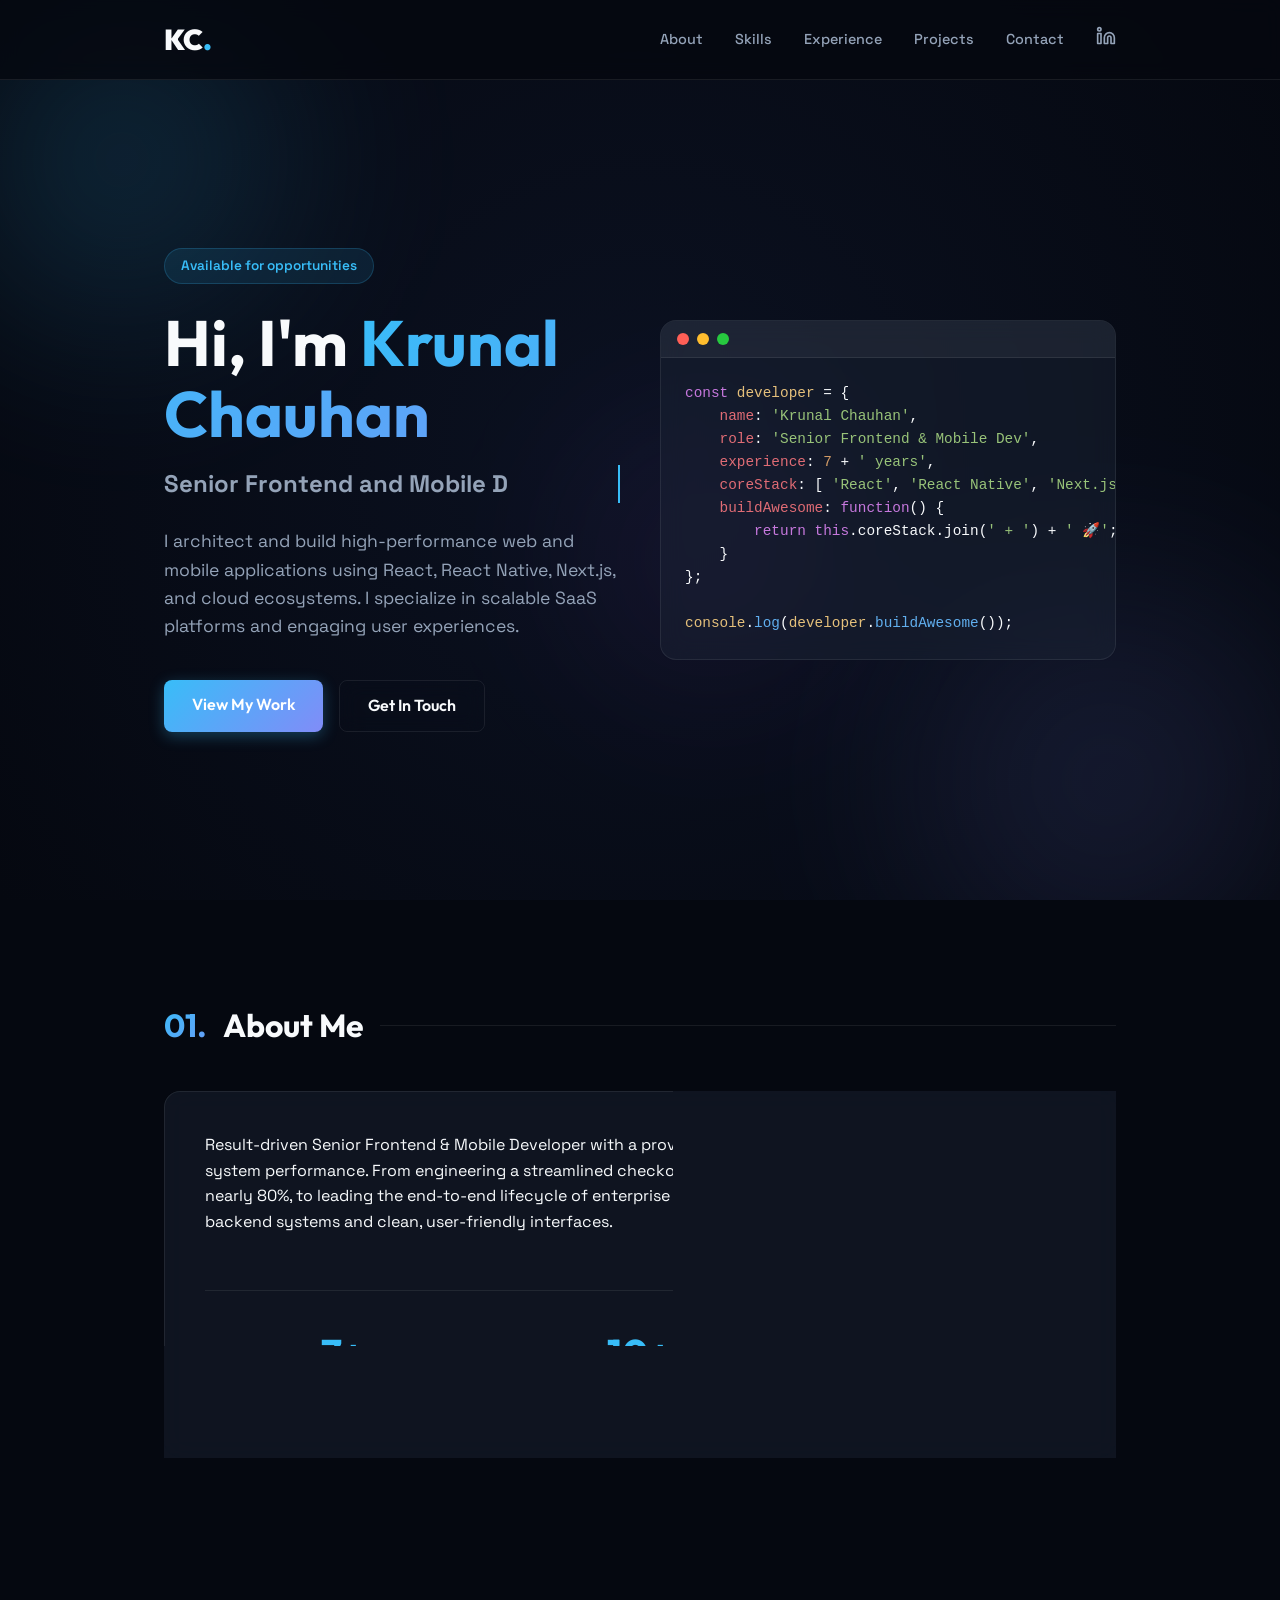
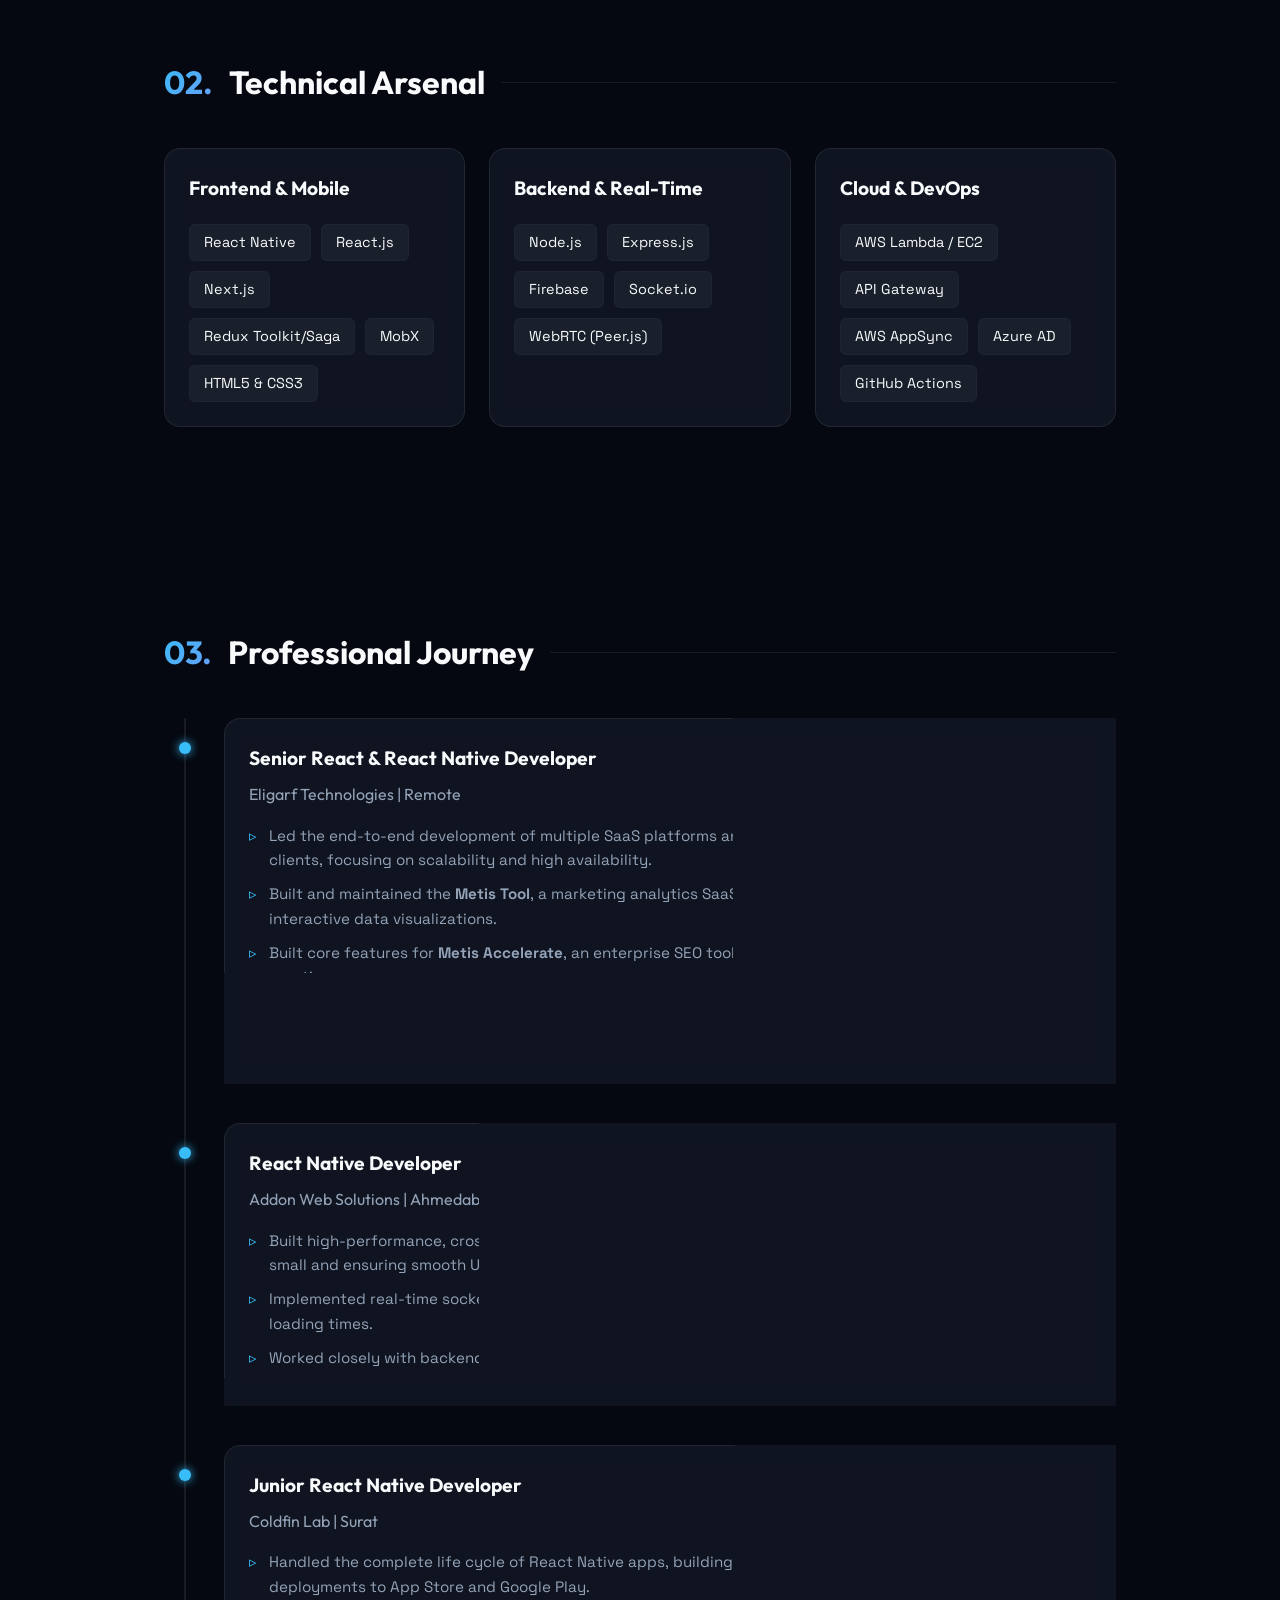
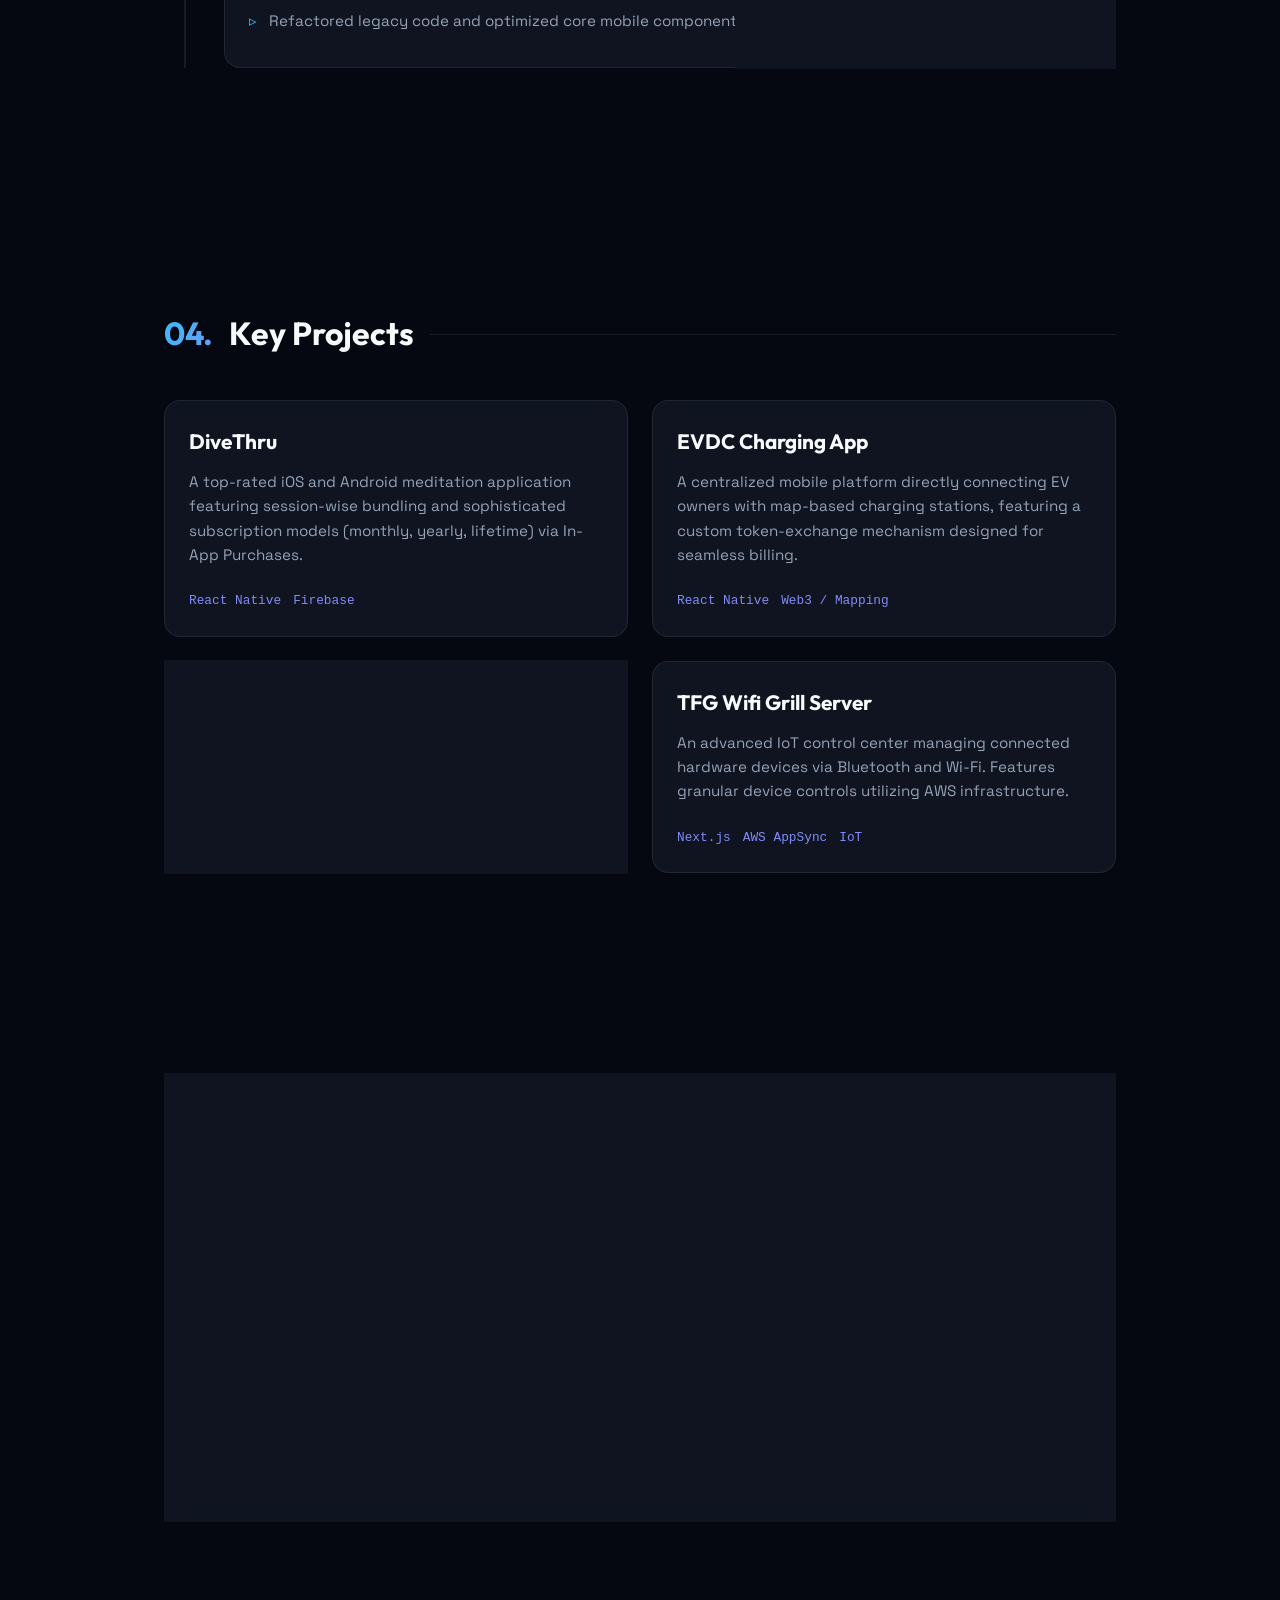
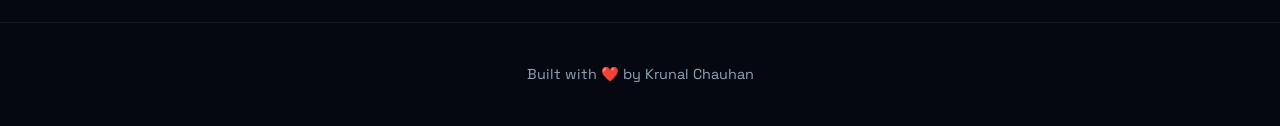
==== commit c3223942: "Fix horizontal scrolling and typographical overflow bugs on mobile layout" ====
--- a/index.html
+++ b/index.html
@@ -1,14 +1,17 @@
 <!DOCTYPE html>
 <html lang="en">
+
 <head>
     <meta charset="UTF-8">
     <meta name="viewport" content="width=device-width, initial-scale=1.0">
     <title>Krunal Chauhan | Senior Frontend & Mobile Developer</title>
-    
+
     <!-- Primary Meta Tags -->
     <meta name="title" content="Krunal Chauhan | Senior Frontend & Mobile Developer">
-    <meta name="description" content="Portfolio of Krunal Chauhan, a Senior Frontend & Mobile Developer specializing in React, React Native, SaaS architecture, and cloud ecosystems.">
-    <meta name="keywords" content="Krunal Chauhan, Senior Developer, React Native Developer, Frontend Developer, React.js, Next.js, WebRTC, SaaS, AWS, Portfolio">
+    <meta name="description"
+        content="Portfolio of Krunal Chauhan, a Senior Frontend & Mobile Developer specializing in React, React Native, SaaS architecture, and cloud ecosystems.">
+    <meta name="keywords"
+        content="Krunal Chauhan, Senior Developer, React Native Developer, Frontend Developer, React.js, Next.js, WebRTC, SaaS, AWS, Portfolio">
     <meta name="author" content="Krunal Chauhan">
     <meta name="robots" content="index, follow">
     <meta name="google-site-verification" content="lyGJl-vVJK7asT3OGb6gschue_wwhe8Gmz9ntDX6K-c" />
@@ -17,20 +20,25 @@
     <meta property="og:type" content="website">
     <meta property="og:url" content="https://krunalchauhan.com/">
     <meta property="og:title" content="Krunal Chauhan | Senior Frontend & Mobile Developer">
-    <meta property="og:description" content="Portfolio of Krunal Chauhan, a Senior Frontend & Mobile Developer specializing in React, React Native, SaaS architecture, and cloud ecosystems.">
-    
+    <meta property="og:description"
+        content="Portfolio of Krunal Chauhan, a Senior Frontend & Mobile Developer specializing in React, React Native, SaaS architecture, and cloud ecosystems.">
+
     <!-- Twitter -->
     <meta property="twitter:card" content="summary_large_image">
     <meta property="twitter:url" content="https://krunalchauhan.com/">
     <meta property="twitter:title" content="Krunal Chauhan | Senior Frontend & Mobile Developer">
-    <meta property="twitter:description" content="Portfolio of Krunal Chauhan, a Senior Frontend & Mobile Developer specializing in React, React Native, SaaS architecture, and cloud ecosystems.">
+    <meta property="twitter:description"
+        content="Portfolio of Krunal Chauhan, a Senior Frontend & Mobile Developer specializing in React, React Native, SaaS architecture, and cloud ecosystems.">
 
     <!-- Google Fonts -->
     <link rel="preconnect" href="https://fonts.googleapis.com">
     <link rel="preconnect" href="https://fonts.gstatic.com" crossorigin>
-    <link href="https://fonts.googleapis.com/css2?family=Outfit:wght@300;400;500;700;900&family=Space+Grotesk:wght@400;600&display=swap" rel="stylesheet">
+    <link
+        href="https://fonts.googleapis.com/css2?family=Outfit:wght@300;400;500;700;900&family=Space+Grotesk:wght@400;600&display=swap"
+        rel="stylesheet">
     <link rel="stylesheet" href="style.css">
 </head>
+
 <body>
     <!-- Abstract Background -->
     <div class="bg-mesh">
@@ -49,7 +57,15 @@
                 <li><a href="#experience">Experience</a></li>
                 <li><a href="#projects">Projects</a></li>
                 <li><a href="#contact">Contact</a></li>
-                <li><a href="https://linkedin.com/in/krunalchauhan" target="_blank" rel="noopener noreferrer" class="nav-icon" title="LinkedIn Profile"><svg xmlns="http://www.w3.org/2000/svg" width="20" height="20" viewBox="0 0 24 24" fill="none" stroke="currentColor" stroke-width="2" stroke-linecap="round" stroke-linejoin="round"><path d="M16 8a6 6 0 0 1 6 6v7h-4v-7a2 2 0 0 0-2-2 2 2 0 0 0-2 2v7h-4v-7a6 6 0 0 1 6-6z"></path><rect x="2" y="9" width="4" height="12"></rect><circle cx="4" cy="4" r="2"></circle></svg></a></li>
+                <li><a href="https://linkedin.com/in/krunalchauhan" target="_blank" rel="noopener noreferrer"
+                        class="nav-icon" title="LinkedIn Profile"><svg xmlns="http://www.w3.org/2000/svg" width="20"
+                            height="20" viewBox="0 0 24 24" fill="none" stroke="currentColor" stroke-width="2"
+                            stroke-linecap="round" stroke-linejoin="round">
+                            <path d="M16 8a6 6 0 0 1 6 6v7h-4v-7a2 2 0 0 0-2-2 2 2 0 0 0-2 2v7h-4v-7a6 6 0 0 1 6-6z">
+                            </path>
+                            <rect x="2" y="9" width="4" height="12"></rect>
+                            <circle cx="4" cy="4" r="2"></circle>
+                        </svg></a></li>
             </ul>
         </div>
     </nav>
@@ -62,9 +78,11 @@
                 <h1 class="hero-title">
                     Hi, I'm <span class="gradient-text">Krunal Chauhan</span>
                 </h1>
-                <h2 class="hero-subtitle type-effect">Senior Frontend & Mobile Developer</h2>
+                <h2 class="hero-subtitle type-effect">Senior Frontend and Mobile Developer</h2>
                 <p class="hero-desc">
-                    I architect and build high-performance web and mobile applications using React, React Native, Next.js, and cloud ecosystems. I specialize in scalable SaaS platforms and engaging user experiences.
+                    I architect and build high-performance web and mobile applications using React, React Native,
+                    Next.js, and cloud ecosystems. I specialize in scalable SaaS platforms and engaging user
+                    experiences.
                 </p>
                 <div class="hero-actions">
                     <a href="#projects" class="btn btn-primary">View My Work</a>
@@ -99,7 +117,11 @@
         <section id="about" class="section">
             <h2 class="section-title fade-in-up"><span class="gradient-text">01.</span> About Me</h2>
             <div class="glass-panel p-lg fade-in-up">
-                <p>Result-driven Senior Frontend & Mobile Developer with a proven track record of optimizing user experiences and system performance. From engineering a streamlined checkout architecture that increased conversion rates by nearly 80%, to leading the end-to-end lifecycle of enterprise SEO tools, I love bridging the gap between complex backend systems and clean, user-friendly interfaces.</p>
+                <p>Result-driven Senior Frontend & Mobile Developer with a proven track record of optimizing user
+                    experiences and system performance. From engineering a streamlined checkout architecture that
+                    increased conversion rates by nearly 80%, to leading the end-to-end lifecycle of enterprise SEO
+                    tools, I love bridging the gap between complex backend systems and clean, user-friendly interfaces.
+                </p>
                 <br>
                 <div class="stats-grid">
                     <div class="stat-card">
@@ -169,10 +191,14 @@
                         </div>
                         <h4 class="timeline-company">Eligarf Technologies | Remote</h4>
                         <ul class="timeline-list">
-                            <li>Led the end-to-end development of multiple SaaS platforms and React Native mobile apps for international clients, focusing on scalability and high availability.</li>
-                            <li>Built and maintained the <strong>Metis Tool</strong>, a marketing analytics SaaS. Designed and implemented complex, interactive data visualizations.</li>
-                            <li>Built core features for <strong>Metis Accelerate</strong>, an enterprise SEO tool that automates dynamic product category creation.</li>
-                            <li>Set up and managed cloud infrastructure using AWS (API Gateway, EC2, Lambda) and Azure, and automated CI/CD pipelines using GitHub Actions.</li>
+                            <li>Led the end-to-end development of multiple SaaS platforms and React Native mobile apps
+                                for international clients, focusing on scalability and high availability.</li>
+                            <li>Built and maintained the <strong>Metis Tool</strong>, a marketing analytics SaaS.
+                                Designed and implemented complex, interactive data visualizations.</li>
+                            <li>Built core features for <strong>Metis Accelerate</strong>, an enterprise SEO tool that
+                                automates dynamic product category creation.</li>
+                            <li>Set up and managed cloud infrastructure using AWS (API Gateway, EC2, Lambda) and Azure,
+                                and automated CI/CD pipelines using GitHub Actions.</li>
                         </ul>
                     </div>
                 </div>
@@ -186,13 +212,15 @@
                         </div>
                         <h4 class="timeline-company">Addon Web Solutions | Ahmedabad</h4>
                         <ul class="timeline-list">
-                            <li>Built high-performance, cross-platform mobile apps for iOS and Android, focusing on keeping bundle sizes small and ensuring smooth UI animations.</li>
-                            <li>Implemented real-time socket communication and managed app state using Redux and MobX to improve data loading times.</li>
+                            <li>Built high-performance, cross-platform mobile apps for iOS and Android, focusing on
+                                keeping bundle sizes small and ensuring smooth UI animations.</li>
+                            <li>Implemented real-time socket communication and managed app state using Redux and MobX to
+                                improve data loading times.</li>
                             <li>Worked closely with backend developers and UI/UX designers in an Agile environment.</li>
                         </ul>
                     </div>
                 </div>
-                
+
                 <div class="timeline-item fade-in-up">
                     <div class="timeline-dot"></div>
                     <div class="glass-panel">
@@ -202,8 +230,10 @@
                         </div>
                         <h4 class="timeline-company">Coldfin Lab | Surat</h4>
                         <ul class="timeline-list">
-                            <li>Handled the complete life cycle of React Native apps, building features from scratch and managing deployments to App Store and Google Play.</li>
-                            <li>Refactored legacy code and optimized core mobile components to reduce technical debt.</li>
+                            <li>Handled the complete life cycle of React Native apps, building features from scratch and
+                                managing deployments to App Store and Google Play.</li>
+                            <li>Refactored legacy code and optimized core mobile components to reduce technical debt.
+                            </li>
                         </ul>
                     </div>
                 </div>
@@ -216,7 +246,8 @@
             <div class="projects-grid">
                 <div class="project-card glass-panel fade-in-up">
                     <h3>DiveThru</h3>
-                    <p>A top-rated iOS and Android meditation application featuring session-wise bundling and sophisticated subscription models (monthly, yearly, lifetime) via In-App Purchases.</p>
+                    <p>A top-rated iOS and Android meditation application featuring session-wise bundling and
+                        sophisticated subscription models (monthly, yearly, lifetime) via In-App Purchases.</p>
                     <div class="project-tags">
                         <span>React Native</span>
                         <span>Firebase</span>
@@ -225,7 +256,8 @@
 
                 <div class="project-card glass-panel fade-in-up delay-1">
                     <h3>EVDC Charging App</h3>
-                    <p>A centralized mobile platform directly connecting EV owners with map-based charging stations, featuring a custom token-exchange mechanism designed for seamless billing.</p>
+                    <p>A centralized mobile platform directly connecting EV owners with map-based charging stations,
+                        featuring a custom token-exchange mechanism designed for seamless billing.</p>
                     <div class="project-tags">
                         <span>React Native</span>
                         <span>Web3 / Mapping</span>
@@ -234,7 +266,8 @@
 
                 <div class="project-card glass-panel fade-in-up">
                     <h3>Murabbo Multiplayer</h3>
-                    <p>An interactive real-time game application supporting complex tournament structures, dynamic challenge types (text, images), and strict timer synchronization.</p>
+                    <p>An interactive real-time game application supporting complex tournament structures, dynamic
+                        challenge types (text, images), and strict timer synchronization.</p>
                     <div class="project-tags">
                         <span>React Native</span>
                         <span>Socket.io</span>
@@ -244,7 +277,8 @@
 
                 <div class="project-card glass-panel fade-in-up delay-1">
                     <h3>TFG Wifi Grill Server</h3>
-                    <p>An advanced IoT control center managing connected hardware devices via Bluetooth and Wi-Fi. Features granular device controls utilizing AWS infrastructure.</p>
+                    <p>An advanced IoT control center managing connected hardware devices via Bluetooth and Wi-Fi.
+                        Features granular device controls utilizing AWS infrastructure.</p>
                     <div class="project-tags">
                         <span>Next.js</span>
                         <span>AWS AppSync</span>
@@ -259,7 +293,9 @@
             <div class="glass-panel text-center p-xl">
                 <h2 class="section-title no-line"><span class="gradient-text">05.</span> What's Next?</h2>
                 <h3 class="display-sm">Get In Touch</h3>
-                <p class="mb-lg">I am always open to discussing new opportunities, SaaS architectures, or high-performance application development roles. Whether you have a question or just want to say hi, I'll try my best to get back to you!</p>
+                <p class="mb-lg">I am always open to discussing new opportunities, SaaS architectures, or
+                    high-performance application development roles. Whether you have a question or just want to say hi,
+                    I'll try my best to get back to you!</p>
                 <a href="mailto:krunalc58@gmail.com" class="btn btn-primary btn-lg">Say Hello</a>
             </div>
         </section>
@@ -271,4 +307,5 @@
 
     <script src="script.js"></script>
 </body>
-</html>
+
+</html>
--- a/style.css
+++ b/style.css
@@ -104,11 +104,13 @@
     max-width: var(--max-width);
     margin: 0 auto;
     padding: 0 24px;
+    width: 100%;
 }
 
 .gradient-text {
     background: linear-gradient(135deg, var(--accent-primary), var(--accent-secondary));
     -webkit-background-clip: text;
+    background-clip: text;
     -webkit-text-fill-color: transparent;
     background-size: 200% auto;
     animation: gradientBg 5s ease infinite;
@@ -255,6 +257,11 @@
     align-items: center;
     gap: 40px;
     padding-top: var(--nav-height);
+    width: 100%;
+}
+
+.hero-content, .hero-visual {
+    min-width: 0;
 }
 
 .badge {
@@ -492,12 +499,17 @@
 @media (max-width: 860px) {
     .hero {
         grid-template-columns: 1fr;
-        text-align: center;
-        padding-top: calc(var(--nav-height) + 40px);
+        text-align: left;
+        padding-top: calc(var(--nav-height) + 60px);
+        padding-bottom: 60px;
+        align-items: flex-start;
+        min-height: auto;
+        gap: 40px;
     }
     
-    .hero-actions { justify-content: center; }
-    .hero-desc { margin: 0 auto 40px auto; }
+    .hero-actions { justify-content: flex-start; }
+    .hero-desc { margin: 0 0 32px 0; max-width: 100%; }
+    .code-window { text-align: left; margin: 0; max-width: 100%; }
     
     .skills-container, .projects-grid {
         grid-template-columns: 1fr;
@@ -505,13 +517,29 @@
     
     .stats-grid {
         grid-template-columns: 1fr;
-        gap: 30px;
+        gap: 20px;
     }
 
     .timeline-header { flex-direction: column; align-items: flex-start; gap: 4px; }
 }
 
 @media (max-width: 600px) {
+    .container { padding: 0 16px; }
     .nav-links { display: none; }
-    .hero-title { font-size: 3rem; }
-}
+    .hero-title { font-size: 2.8rem; }
+    .hero-subtitle { font-size: 1.25rem; min-height: 48px; }
+    .hero-actions { flex-direction: column; width: 100%; gap: 16px; }
+    .hero-actions .btn { width: 100%; text-align: center; }
+    .code-window { font-size: 0.8rem; }
+    .window-body { padding: 16px; }
+    
+    .section-title { font-size: 1.6rem; margin-bottom: 30px; gap: 10px; }
+    .p-lg { padding: 24px; }
+    .p-xl { padding: 40px 20px; }
+    .display-sm { font-size: 2rem; }
+    
+    .timeline-item { padding-left: 36px; margin-bottom: 32px; }
+    .timeline::before { left: 10px; }
+    .timeline-dot { left: 4px; width: 14px; height: 14px; }
+    .timeline-date { margin-bottom: 8px; }
+}
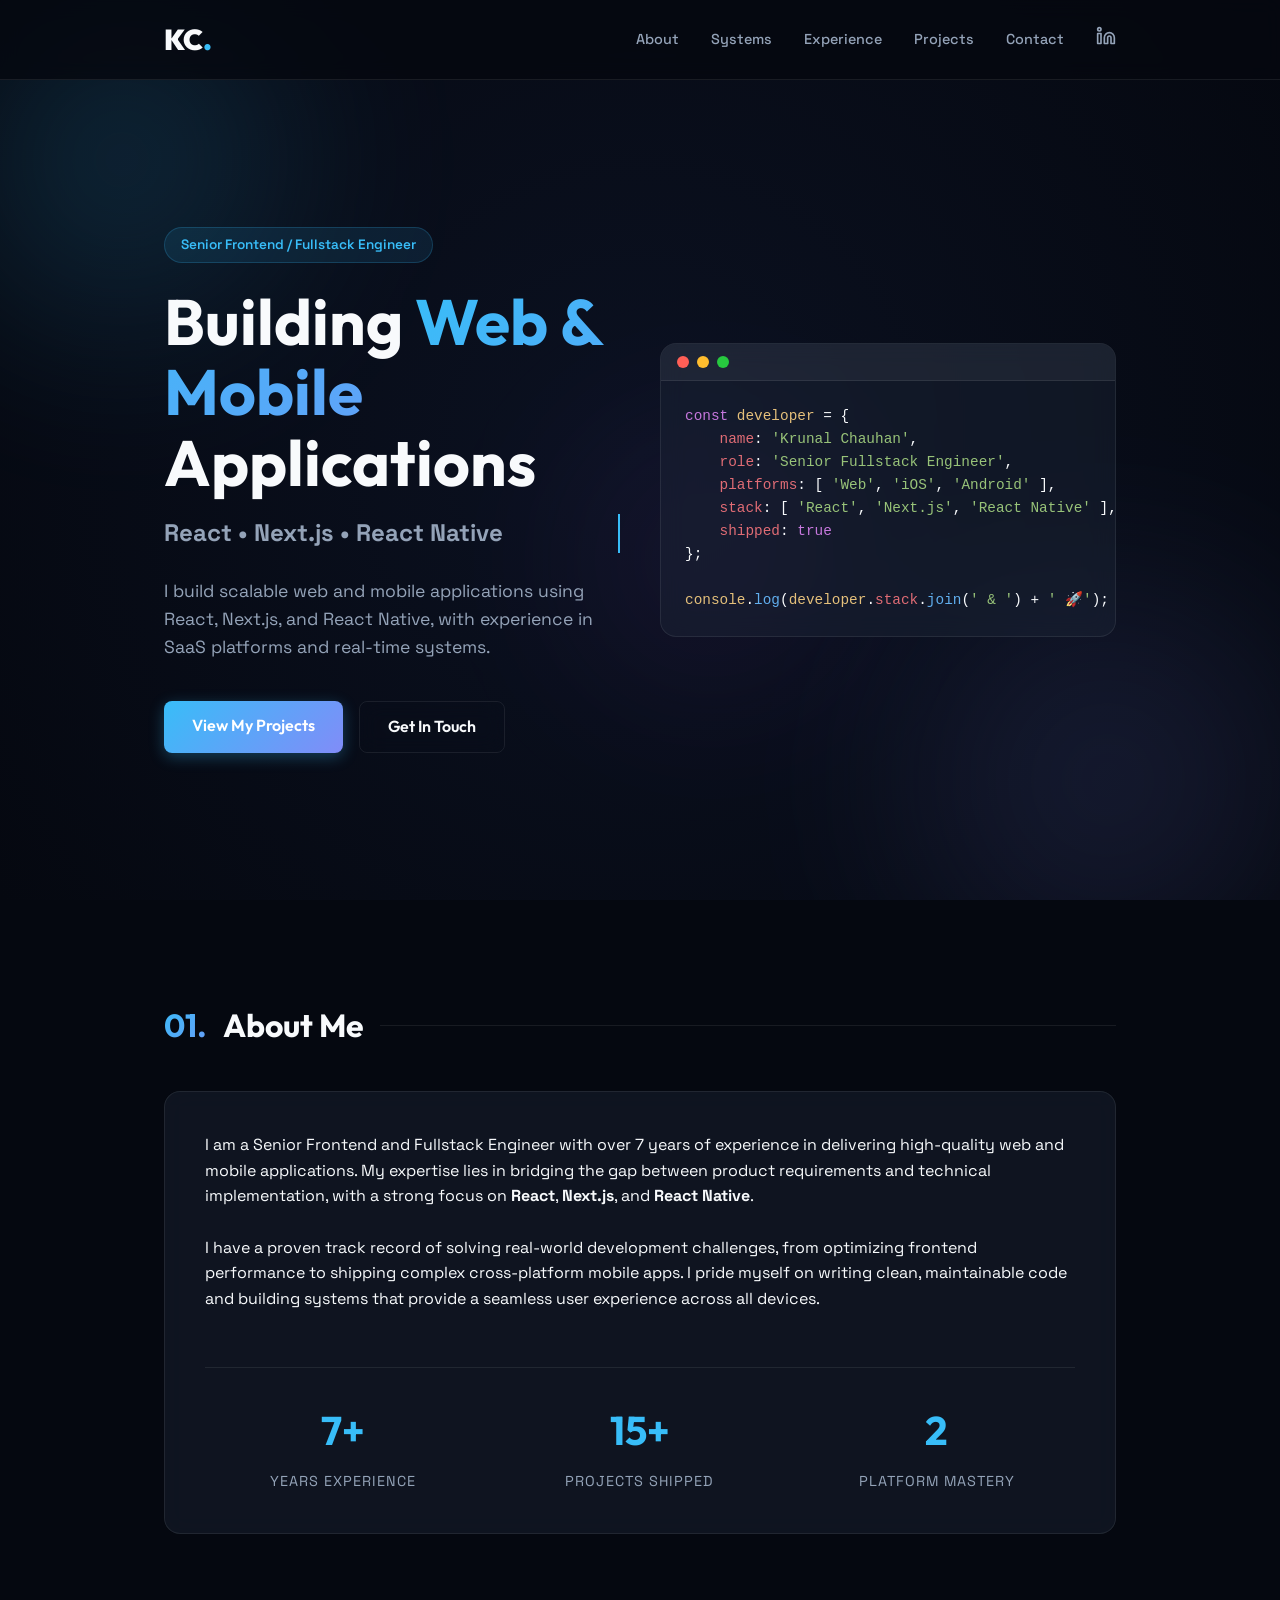
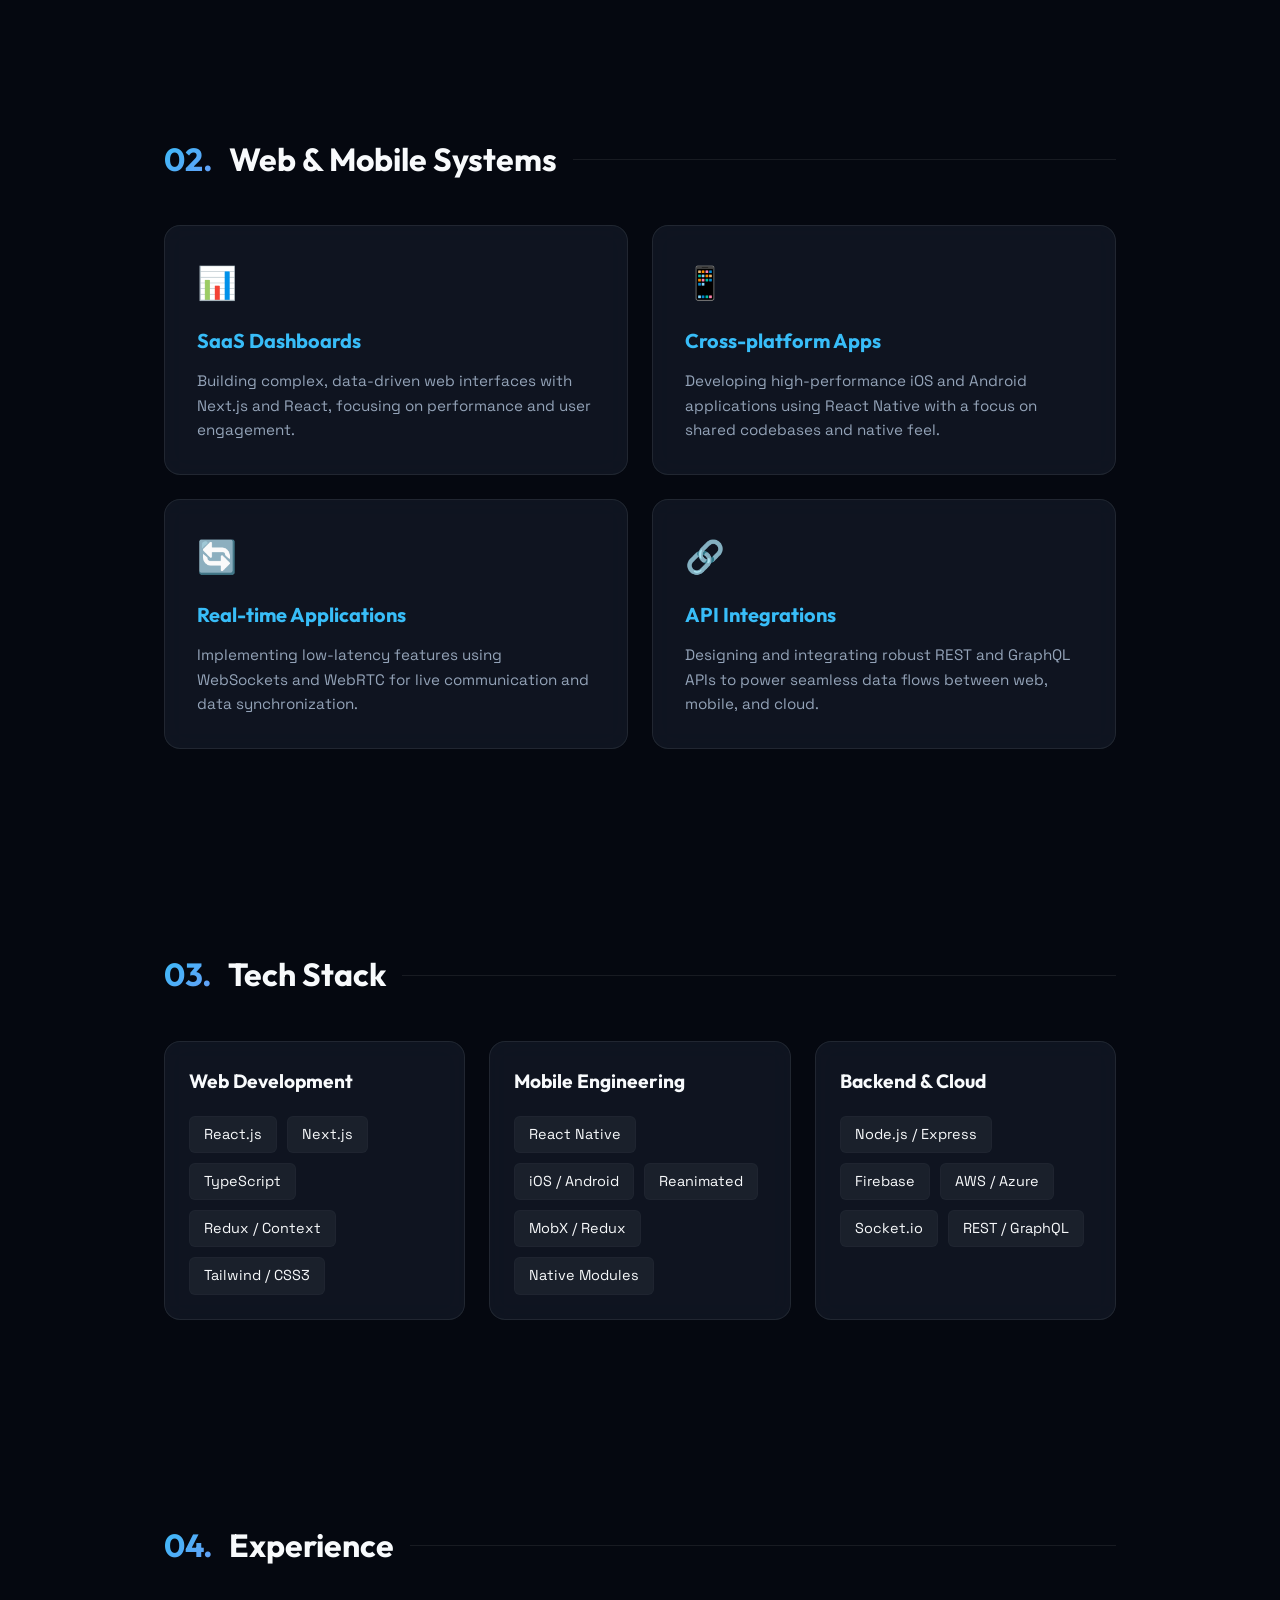
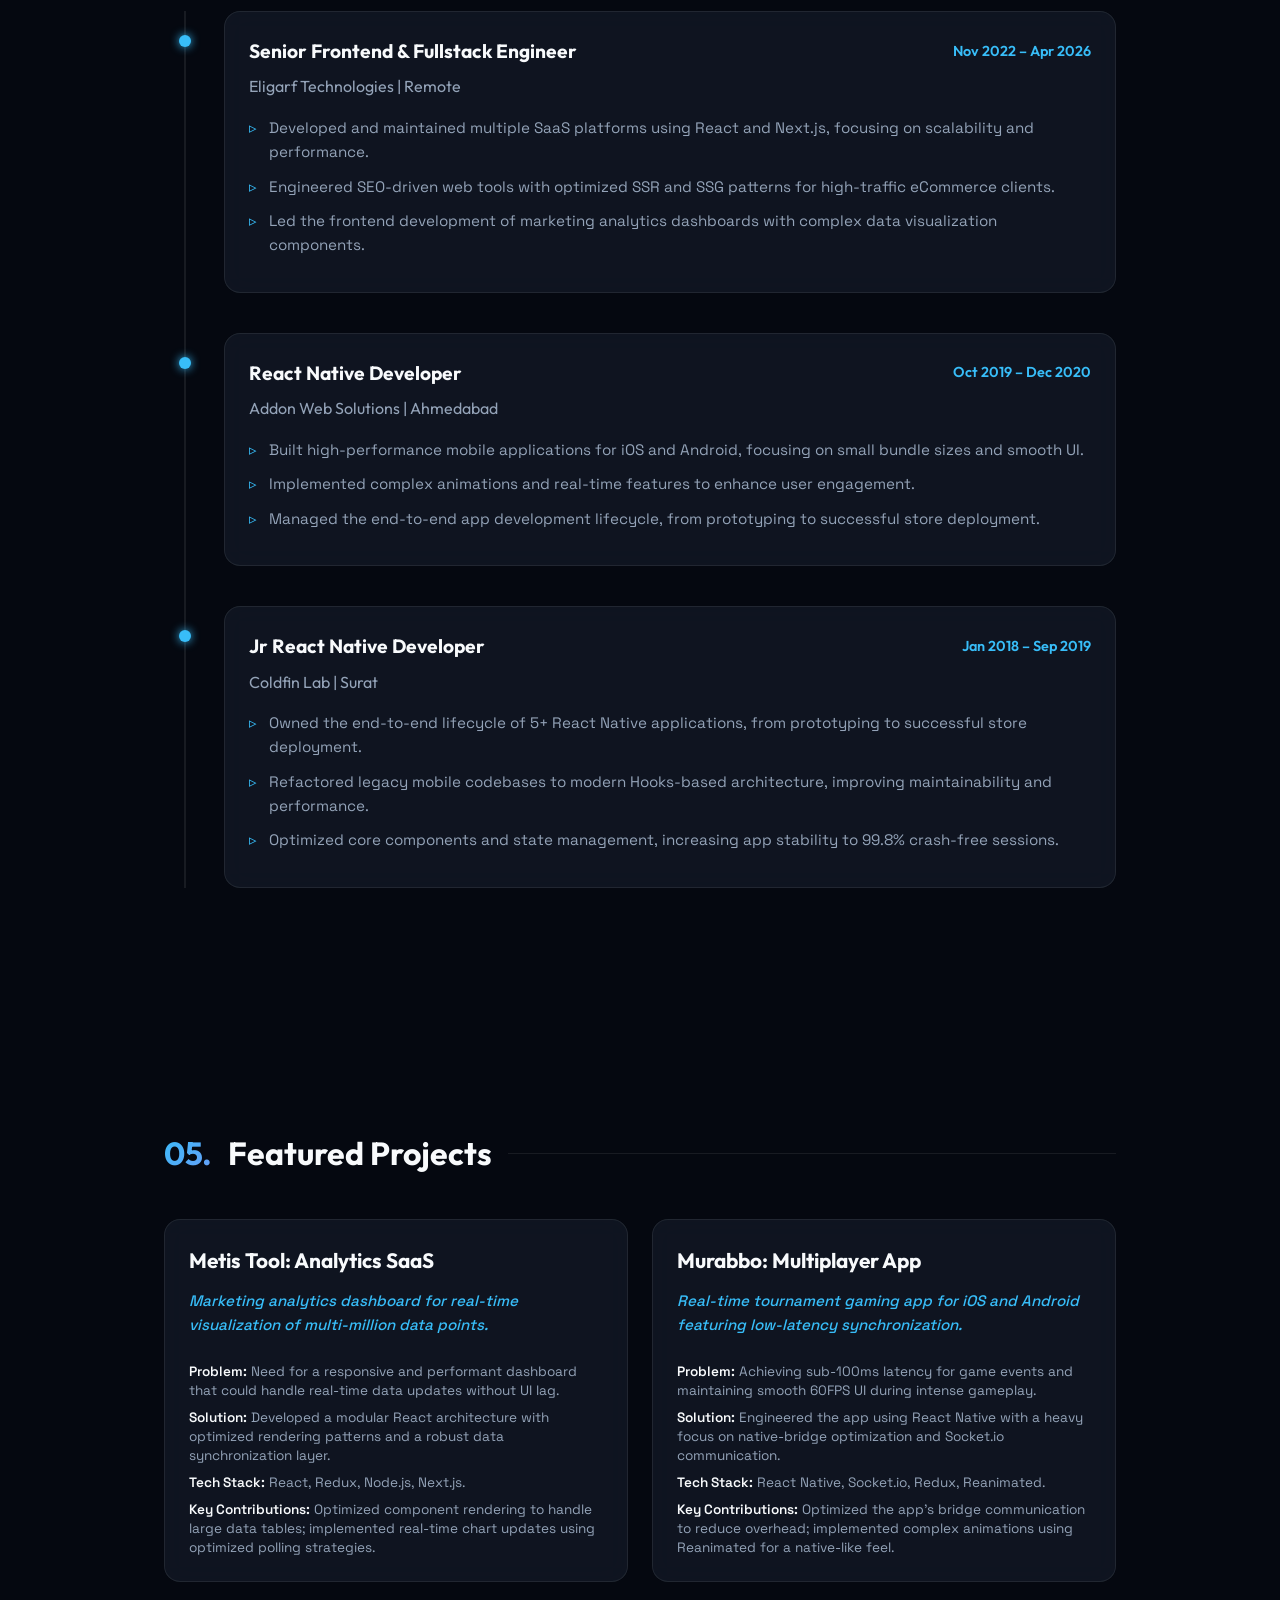
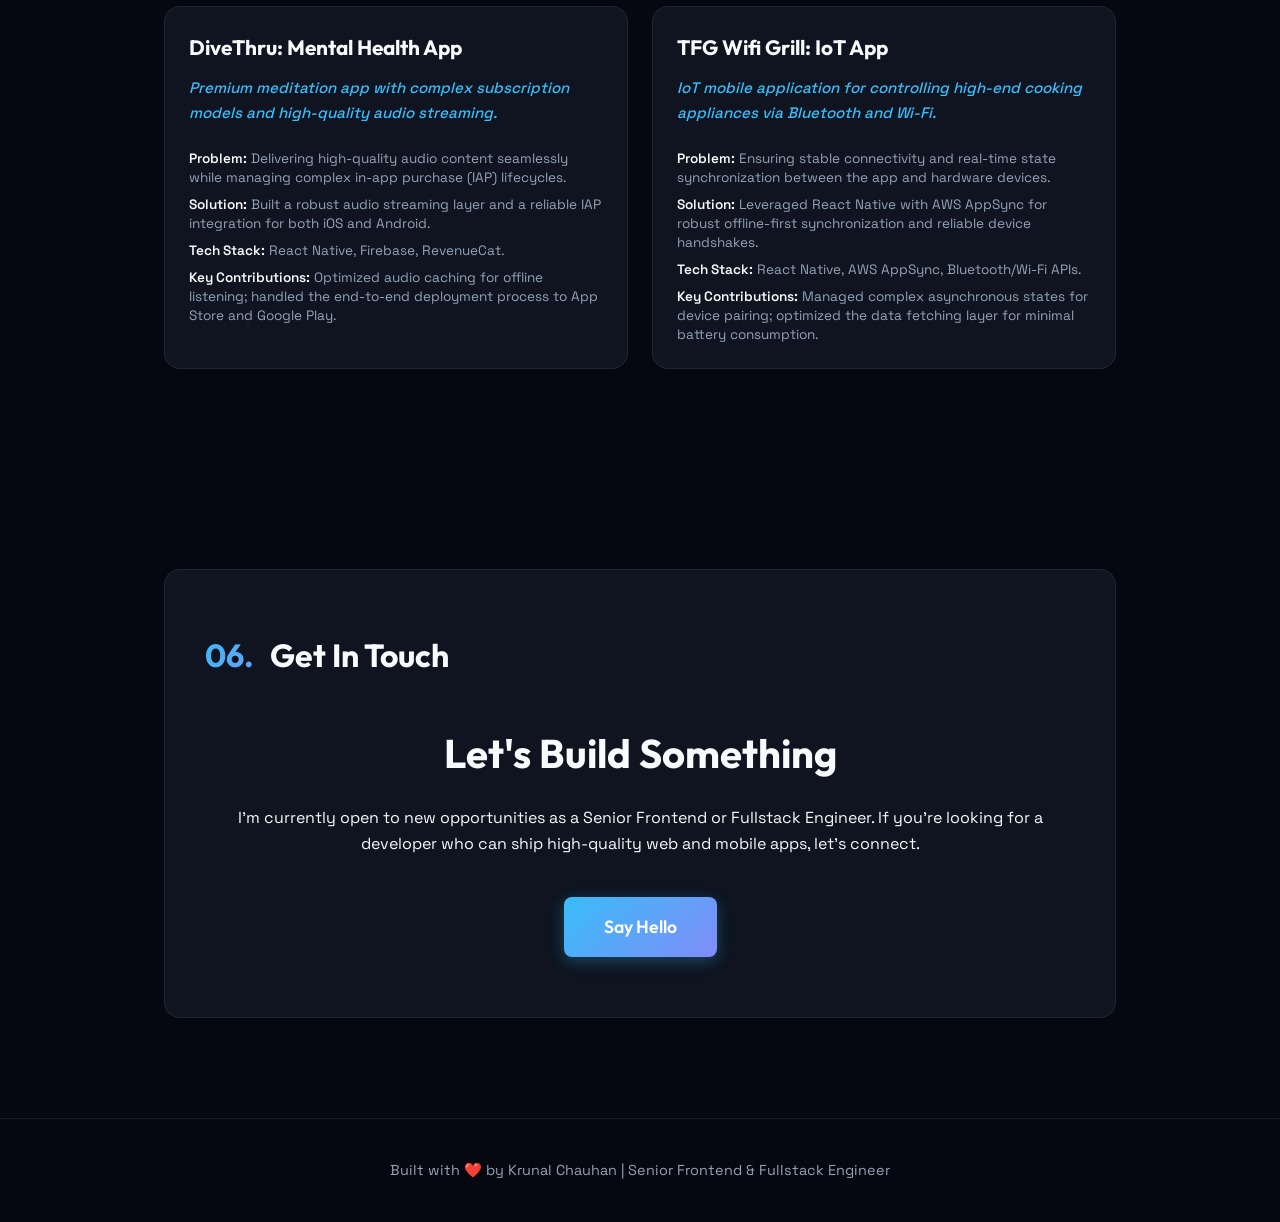
==== commit 1426a778: "Refactor: Reposition as Senior Frontend/Fullstack Engineer and sync CV" ====
--- a/index.html
+++ b/index.html
@@ -4,14 +4,14 @@
 <head>
     <meta charset="UTF-8">
     <meta name="viewport" content="width=device-width, initial-scale=1.0">
-    <title>Krunal Chauhan | Senior Frontend & Mobile Developer</title>
+    <title>Krunal Chauhan | Senior Frontend & Fullstack Engineer</title>
 
     <!-- Primary Meta Tags -->
-    <meta name="title" content="Krunal Chauhan | Senior Frontend & Mobile Developer">
+    <meta name="title" content="Krunal Chauhan | Senior Frontend & Fullstack Engineer">
     <meta name="description"
-        content="Portfolio of Krunal Chauhan, a Senior Frontend & Mobile Developer specializing in React, React Native, SaaS architecture, and cloud ecosystems.">
+        content="Senior Frontend and Fullstack Engineer specializing in scalable web and mobile applications. Expert in React, Next.js, and React Native for SaaS and real-time systems.">
     <meta name="keywords"
-        content="Krunal Chauhan, Senior Developer, React Native Developer, Frontend Developer, React.js, Next.js, WebRTC, SaaS, AWS, Portfolio">
+        content="Krunal Chauhan, Senior Frontend Engineer, Fullstack Developer, React Native, React.js, Next.js, SaaS, Mobile App Development">
     <meta name="author" content="Krunal Chauhan">
     <meta name="robots" content="index, follow">
     <meta name="google-site-verification" content="lyGJl-vVJK7asT3OGb6gschue_wwhe8Gmz9ntDX6K-c" />
@@ -19,16 +19,16 @@
     <!-- Open Graph / Facebook -->
     <meta property="og:type" content="website">
     <meta property="og:url" content="https://krunalchauhan.com/">
-    <meta property="og:title" content="Krunal Chauhan | Senior Frontend & Mobile Developer">
+    <meta property="og:title" content="Krunal Chauhan | Senior Frontend & Fullstack Engineer">
     <meta property="og:description"
-        content="Portfolio of Krunal Chauhan, a Senior Frontend & Mobile Developer specializing in React, React Native, SaaS architecture, and cloud ecosystems.">
+        content="I build scalable web and mobile applications using React, Next.js, and React Native, with experience in SaaS platforms and real-time systems.">
 
     <!-- Twitter -->
     <meta property="twitter:card" content="summary_large_image">
     <meta property="twitter:url" content="https://krunalchauhan.com/">
-    <meta property="twitter:title" content="Krunal Chauhan | Senior Frontend & Mobile Developer">
+    <meta property="twitter:title" content="Krunal Chauhan | Senior Frontend & Fullstack Engineer">
     <meta property="twitter:description"
-        content="Portfolio of Krunal Chauhan, a Senior Frontend & Mobile Developer specializing in React, React Native, SaaS architecture, and cloud ecosystems.">
+        content="I build scalable web and mobile applications using React, Next.js, and React Native, with experience in SaaS platforms and real-time systems.">
 
     <!-- Google Fonts -->
     <link rel="preconnect" href="https://fonts.googleapis.com">
@@ -53,11 +53,11 @@
             <a href="#hero" class="logo">KC<span class="dot">.</span></a>
             <ul class="nav-links">
                 <li><a href="#about">About</a></li>
-                <li><a href="#skills">Skills</a></li>
+                <li><a href="#systems">Systems</a></li>
                 <li><a href="#experience">Experience</a></li>
                 <li><a href="#projects">Projects</a></li>
                 <li><a href="#contact">Contact</a></li>
-                <li><a href="https://linkedin.com/in/krunalchauhan" target="_blank" rel="noopener noreferrer"
+                <li><a href="https://linkedin.com/in/krunal-chauhan-104ba1167" target="_blank" rel="noopener noreferrer"
                         class="nav-icon" title="LinkedIn Profile"><svg xmlns="http://www.w3.org/2000/svg" width="20"
                             height="20" viewBox="0 0 24 24" fill="none" stroke="currentColor" stroke-width="2"
                             stroke-linecap="round" stroke-linejoin="round">
@@ -74,18 +74,17 @@
         <!-- Hero Section -->
         <section id="hero" class="hero">
             <div class="hero-content fade-in-up">
-                <span class="badge">Available for opportunities</span>
+                <span class="badge">Senior Frontend / Fullstack Engineer</span>
                 <h1 class="hero-title">
-                    Hi, I'm <span class="gradient-text">Krunal Chauhan</span>
+                    Building <span class="gradient-text">Web & Mobile</span> Applications
                 </h1>
-                <h2 class="hero-subtitle type-effect">Senior Frontend and Mobile Developer</h2>
+                <h2 class="hero-subtitle type-effect">React • Next.js • React Native</h2>
                 <p class="hero-desc">
-                    I architect and build high-performance web and mobile applications using React, React Native,
-                    Next.js, and cloud ecosystems. I specialize in scalable SaaS platforms and engaging user
-                    experiences.
+                    I build scalable web and mobile applications using React, Next.js, and React Native, with experience
+                    in SaaS platforms and real-time systems.
                 </p>
                 <div class="hero-actions">
-                    <a href="#projects" class="btn btn-primary">View My Work</a>
+                    <a href="#projects" class="btn btn-primary">View My Projects</a>
                     <a href="#contact" class="btn btn-secondary">Get In Touch</a>
                 </div>
             </div>
@@ -99,15 +98,13 @@
                     <div class="window-body">
                         <pre><code><span class="keyword">const</span> <span class="variable">developer</span> = {
     <span class="property">name</span>: <span class="string">'Krunal Chauhan'</span>,
-    <span class="property">role</span>: <span class="string">'Senior Frontend & Mobile Dev'</span>,
-    <span class="property">experience</span>: <span class="number">7</span> + <span class="string">' years'</span>,
-    <span class="property">coreStack</span>: [ <span class="string">'React'</span>, <span class="string">'React Native'</span>, <span class="string">'Next.js'</span>, <span class="string">'AWS'</span> ],
-    <span class="property">buildAwesome</span>: <span class="keyword">function</span>() {
-        <span class="keyword">return</span> <span class="keyword">this</span>.coreStack.join(<span class="string">' + '</span>) + <span class="string">' 🚀'</span>;
-    }
+    <span class="property">role</span>: <span class="string">'Senior Fullstack Engineer'</span>,
+    <span class="property">platforms</span>: [ <span class="string">'Web'</span>, <span class="string">'iOS'</span>, <span class="string">'Android'</span> ],
+    <span class="property">stack</span>: [ <span class="string">'React'</span>, <span class="string">'Next.js'</span>, <span class="string">'React Native'</span> ],
+    <span class="property">shipped</span>: <span class="keyword">true</span>
 };
 
-<span class="variable">console</span>.<span class="method">log</span>(<span class="variable">developer</span>.<span class="method">buildAwesome</span>());</code></pre>
+<span class="variable">console</span>.<span class="method">log</span>(<span class="variable">developer</span>.<span class="property">stack</span>.<span class="method">join</span>(<span class="string">' & '</span>) + <span class="string">' 🚀'</span>);</code></pre>
                     </div>
                 </div>
             </div>
@@ -117,10 +114,15 @@
         <section id="about" class="section">
             <h2 class="section-title fade-in-up"><span class="gradient-text">01.</span> About Me</h2>
             <div class="glass-panel p-lg fade-in-up">
-                <p>Result-driven Senior Frontend & Mobile Developer with a proven track record of optimizing user
-                    experiences and system performance. From engineering a streamlined checkout architecture that
-                    increased conversion rates by nearly 80%, to leading the end-to-end lifecycle of enterprise SEO
-                    tools, I love bridging the gap between complex backend systems and clean, user-friendly interfaces.
+                <p>I am a Senior Frontend and Fullstack Engineer with over 7 years of experience in delivering
+                    high-quality web and mobile applications. My expertise lies in bridging the gap between product
+                    requirements and technical implementation, with a strong focus on <strong>React</strong>,
+                    <strong>Next.js</strong>, and <strong>React Native</strong>.
+                </p>
+                <br>
+                <p>I have a proven track record of solving real-world development challenges, from optimizing frontend
+                    performance to shipping complex cross-platform mobile apps. I pride myself on writing clean,
+                    maintainable code and building systems that provide a seamless user experience across all devices.
                 </p>
                 <br>
                 <div class="stats-grid">
@@ -129,50 +131,80 @@
                         <p class="stat-label">Years Experience</p>
                     </div>
                     <div class="stat-card">
-                        <h3 class="stat-num">10+</h3>
-                        <p class="stat-label">Apps Published</p>
+                        <h3 class="stat-num">15+</h3>
+                        <p class="stat-label">Projects Shipped</p>
                     </div>
                     <div class="stat-card">
-                        <h3 class="stat-num">80%</h3>
-                        <p class="stat-label">Conversion Boost</p>
-                    </div>
+                        <h3 class="stat-num">2</h3>
+                        <p class="stat-label">Platform Mastery</p>
+                    </div>
+                </div>
+            </div>
+        </section>
+
+        <!-- Systems I've Built Section -->
+        <section id="systems" class="section">
+            <h2 class="section-title fade-in-up"><span class="gradient-text">02.</span> Web & Mobile Systems</h2>
+            <div class="systems-grid">
+                <div class="system-card glass-panel fade-in-up">
+                    <div class="system-icon">📊</div>
+                    <h3>SaaS Dashboards</h3>
+                    <p>Building complex, data-driven web interfaces with Next.js and React, focusing on performance and
+                        user engagement.</p>
+                </div>
+                <div class="system-card glass-panel fade-in-up delay-1">
+                    <div class="system-icon">📱</div>
+                    <h3>Cross-platform Apps</h3>
+                    <p>Developing high-performance iOS and Android applications using React Native with a focus on
+                        shared codebases and native feel.</p>
+                </div>
+                <div class="system-card glass-panel fade-in-up delay-2">
+                    <div class="system-icon">🔄</div>
+                    <h3>Real-time Applications</h3>
+                    <p>Implementing low-latency features using WebSockets and WebRTC for live communication and data
+                        synchronization.</p>
+                </div>
+                <div class="system-card glass-panel fade-in-up delay-3">
+                    <div class="system-icon">🔗</div>
+                    <h3>API Integrations</h3>
+                    <p>Designing and integrating robust REST and GraphQL APIs to power seamless data flows between web,
+                        mobile, and cloud.</p>
                 </div>
             </div>
         </section>
 
         <!-- Skills Section -->
         <section id="skills" class="section">
-            <h2 class="section-title fade-in-up"><span class="gradient-text">02.</span> Technical Arsenal</h2>
+            <h2 class="section-title fade-in-up"><span class="gradient-text">03.</span> Tech Stack</h2>
             <div class="skills-container">
                 <div class="skill-category glass-panel fade-in-up">
-                    <h3>Frontend & Mobile</h3>
+                    <h3>Web Development</h3>
+                    <ul class="skill-tags">
+                        <li>React.js</li>
+                        <li>Next.js</li>
+                        <li>TypeScript</li>
+                        <li>Redux / Context</li>
+                        <li>Tailwind / CSS3</li>
+                    </ul>
+                </div>
+                <div class="skill-category glass-panel fade-in-up delay-1">
+                    <h3>Mobile Engineering</h3>
                     <ul class="skill-tags">
                         <li>React Native</li>
-                        <li>React.js</li>
-                        <li>Next.js</li>
-                        <li>Redux Toolkit/Saga</li>
-                        <li>MobX</li>
-                        <li>HTML5 & CSS3</li>
+                        <li>iOS / Android</li>
+                        <li>Reanimated</li>
+                        <li>MobX / Redux</li>
+                        <li>Native Modules</li>
                     </ul>
                 </div>
-                <div class="skill-category glass-panel fade-in-up delay-1">
-                    <h3>Backend & Real-Time</h3>
+                <div class="skill-category glass-panel fade-in-up delay-2">
+                    <h3>Backend & Cloud</h3>
                     <ul class="skill-tags">
-                        <li>Node.js</li>
-                        <li>Express.js</li>
+                        <li>Node.js / Express</li>
                         <li>Firebase</li>
+                        <li>AWS / Azure</li>
                         <li>Socket.io</li>
-                        <li>WebRTC (Peer.js)</li>
-                    </ul>
-                </div>
-                <div class="skill-category glass-panel fade-in-up delay-2">
-                    <h3>Cloud & DevOps</h3>
-                    <ul class="skill-tags">
-                        <li>AWS Lambda / EC2</li>
-                        <li>API Gateway</li>
-                        <li>AWS AppSync</li>
-                        <li>Azure AD</li>
-                        <li>GitHub Actions</li>
+                        <li>REST / GraphQL</li>
                     </ul>
                 </div>
             </div>
@@ -180,25 +212,23 @@
 
         <!-- Experience Section -->
         <section id="experience" class="section">
-            <h2 class="section-title fade-in-up"><span class="gradient-text">03.</span> Professional Journey</h2>
+            <h2 class="section-title fade-in-up"><span class="gradient-text">04.</span> Experience</h2>
             <div class="timeline">
                 <div class="timeline-item fade-in-up">
                     <div class="timeline-dot"></div>
                     <div class="glass-panel">
                         <div class="timeline-header">
-                            <h3>Senior React & React Native Developer</h3>
-                            <span class="timeline-date">Jan 2021 – Present</span>
+                            <h3>Senior Frontend & Fullstack Engineer</h3>
+                            <span class="timeline-date">Nov 2022 – Apr 2026</span>
                         </div>
                         <h4 class="timeline-company">Eligarf Technologies | Remote</h4>
                         <ul class="timeline-list">
-                            <li>Led the end-to-end development of multiple SaaS platforms and React Native mobile apps
-                                for international clients, focusing on scalability and high availability.</li>
-                            <li>Built and maintained the <strong>Metis Tool</strong>, a marketing analytics SaaS.
-                                Designed and implemented complex, interactive data visualizations.</li>
-                            <li>Built core features for <strong>Metis Accelerate</strong>, an enterprise SEO tool that
-                                automates dynamic product category creation.</li>
-                            <li>Set up and managed cloud infrastructure using AWS (API Gateway, EC2, Lambda) and Azure,
-                                and automated CI/CD pipelines using GitHub Actions.</li>
+                            <li>Developed and maintained multiple SaaS platforms using React and Next.js, focusing on
+                                scalability and performance.</li>
+                            <li>Engineered SEO-driven web tools with optimized SSR and SSG patterns for high-traffic
+                                eCommerce clients.</li>
+                            <li>Led the frontend development of marketing analytics dashboards with complex data
+                                visualization components.</li>
                         </ul>
                     </div>
                 </div>
@@ -212,11 +242,11 @@
                         </div>
                         <h4 class="timeline-company">Addon Web Solutions | Ahmedabad</h4>
                         <ul class="timeline-list">
-                            <li>Built high-performance, cross-platform mobile apps for iOS and Android, focusing on
-                                keeping bundle sizes small and ensuring smooth UI animations.</li>
-                            <li>Implemented real-time socket communication and managed app state using Redux and MobX to
-                                improve data loading times.</li>
-                            <li>Worked closely with backend developers and UI/UX designers in an Agile environment.</li>
+                            <li>Built high-performance mobile applications for iOS and Android, focusing on small bundle
+                                sizes and smooth UI.</li>
+                            <li>Implemented complex animations and real-time features to enhance user engagement.</li>
+                            <li>Managed the end-to-end app development lifecycle, from prototyping to successful store
+                                deployment.</li>
                         </ul>
                     </div>
                 </div>
@@ -225,15 +255,17 @@
                     <div class="timeline-dot"></div>
                     <div class="glass-panel">
                         <div class="timeline-header">
-                            <h3>Junior React Native Developer</h3>
+                            <h3>Jr React Native Developer</h3>
                             <span class="timeline-date">Jan 2018 – Sep 2019</span>
                         </div>
                         <h4 class="timeline-company">Coldfin Lab | Surat</h4>
                         <ul class="timeline-list">
-                            <li>Handled the complete life cycle of React Native apps, building features from scratch and
-                                managing deployments to App Store and Google Play.</li>
-                            <li>Refactored legacy code and optimized core mobile components to reduce technical debt.
-                            </li>
+                            <li>Owned the end-to-end lifecycle of 5+ React Native applications, from prototyping to
+                                successful store deployment.</li>
+                            <li>Refactored legacy mobile codebases to modern Hooks-based architecture, improving
+                                maintainability and performance.</li>
+                            <li>Optimized core components and state management, increasing app stability to 99.8%
+                                crash-free sessions.</li>
                         </ul>
                     </div>
                 </div>
@@ -242,47 +274,84 @@
 
         <!-- Projects Section -->
         <section id="projects" class="section">
-            <h2 class="section-title fade-in-up"><span class="gradient-text">04.</span> Key Projects</h2>
+            <h2 class="section-title fade-in-up"><span class="gradient-text">05.</span> Featured Projects</h2>
             <div class="projects-grid">
+                <!-- Project 1: Metis Tool -->
                 <div class="project-card glass-panel fade-in-up">
-                    <h3>DiveThru</h3>
-                    <p>A top-rated iOS and Android meditation application featuring session-wise bundling and
-                        sophisticated subscription models (monthly, yearly, lifetime) via In-App Purchases.</p>
-                    <div class="project-tags">
-                        <span>React Native</span>
-                        <span>Firebase</span>
-                    </div>
-                </div>
-
+                    <div class="project-content">
+                        <h3>Metis Tool: Analytics SaaS</h3>
+                        <p class="project-summary">Marketing analytics dashboard for real-time visualization of
+                            multi-million data points.</p>
+                        <div class="project-details">
+                            <div class="detail-item"><strong>Problem:</strong> Need for a responsive and performant
+                                dashboard that could handle real-time data updates without UI lag.</div>
+                            <div class="detail-item"><strong>Solution:</strong> Developed a modular React architecture
+                                with optimized rendering patterns and a robust data synchronization layer.</div>
+                            <div class="detail-item"><strong>Tech Stack:</strong> React, Redux, Node.js, Next.js.</div>
+                            <div class="detail-item"><strong>Key Contributions:</strong> Optimized component rendering
+                                to handle large data tables; implemented real-time chart updates using optimized polling
+                                strategies.</div>
+                        </div>
+                    </div>
+                </div>
+
+                <!-- Project 2: Murabbo Multiplayer -->
                 <div class="project-card glass-panel fade-in-up delay-1">
-                    <h3>EVDC Charging App</h3>
-                    <p>A centralized mobile platform directly connecting EV owners with map-based charging stations,
-                        featuring a custom token-exchange mechanism designed for seamless billing.</p>
-                    <div class="project-tags">
-                        <span>React Native</span>
-                        <span>Web3 / Mapping</span>
-                    </div>
-                </div>
-
+                    <div class="project-content">
+                        <h3>Murabbo: Multiplayer App</h3>
+                        <p class="project-summary">Real-time tournament gaming app for iOS and Android featuring
+                            low-latency synchronization.</p>
+                        <div class="project-details">
+                            <div class="detail-item"><strong>Problem:</strong> Achieving sub-100ms latency for game
+                                events and maintaining smooth 60FPS UI during intense gameplay.</div>
+                            <div class="detail-item"><strong>Solution:</strong> Engineered the app using React Native
+                                with a heavy focus on native-bridge optimization and Socket.io communication.</div>
+                            <div class="detail-item"><strong>Tech Stack:</strong> React Native, Socket.io, Redux,
+                                Reanimated.</div>
+                            <div class="detail-item"><strong>Key Contributions:</strong> Optimized the app's bridge
+                                communication to reduce overhead; implemented complex animations using Reanimated for a
+                                native-like feel.</div>
+                        </div>
+                    </div>
+                </div>
+
+                <!-- Project 3: DiveThru -->
                 <div class="project-card glass-panel fade-in-up">
-                    <h3>Murabbo Multiplayer</h3>
-                    <p>An interactive real-time game application supporting complex tournament structures, dynamic
-                        challenge types (text, images), and strict timer synchronization.</p>
-                    <div class="project-tags">
-                        <span>React Native</span>
-                        <span>Socket.io</span>
-                        <span>WebRTC</span>
-                    </div>
-                </div>
-
+                    <div class="project-content">
+                        <h3>DiveThru: Mental Health App</h3>
+                        <p class="project-summary">Premium meditation app with complex subscription models and
+                            high-quality audio streaming.</p>
+                        <div class="project-details">
+                            <div class="detail-item"><strong>Problem:</strong> Delivering high-quality audio content
+                                seamlessly while managing complex in-app purchase (IAP) lifecycles.</div>
+                            <div class="detail-item"><strong>Solution:</strong> Built a robust audio streaming layer and
+                                a reliable IAP integration for both iOS and Android.</div>
+                            <div class="detail-item"><strong>Tech Stack:</strong> React Native, Firebase, RevenueCat.
+                            </div>
+                            <div class="detail-item"><strong>Key Contributions:</strong> Optimized audio caching for
+                                offline listening; handled the end-to-end deployment process to App Store and Google
+                                Play.</div>
+                        </div>
+                    </div>
+                </div>
+
+                <!-- Project 4: TFG Wifi Grill -->
                 <div class="project-card glass-panel fade-in-up delay-1">
-                    <h3>TFG Wifi Grill Server</h3>
-                    <p>An advanced IoT control center managing connected hardware devices via Bluetooth and Wi-Fi.
-                        Features granular device controls utilizing AWS infrastructure.</p>
-                    <div class="project-tags">
-                        <span>Next.js</span>
-                        <span>AWS AppSync</span>
-                        <span>IoT</span>
+                    <div class="project-content">
+                        <h3>TFG Wifi Grill: IoT App</h3>
+                        <p class="project-summary">IoT mobile application for controlling high-end cooking appliances
+                            via Bluetooth and Wi-Fi.</p>
+                        <div class="project-details">
+                            <div class="detail-item"><strong>Problem:</strong> Ensuring stable connectivity and
+                                real-time state synchronization between the app and hardware devices.</div>
+                            <div class="detail-item"><strong>Solution:</strong> Leveraged React Native with AWS AppSync
+                                for robust offline-first synchronization and reliable device handshakes.</div>
+                            <div class="detail-item"><strong>Tech Stack:</strong> React Native, AWS AppSync,
+                                Bluetooth/Wi-Fi APIs.</div>
+                            <div class="detail-item"><strong>Key Contributions:</strong> Managed complex asynchronous
+                                states for device pairing; optimized the data fetching layer for minimal battery
+                                consumption.</div>
+                        </div>
                     </div>
                 </div>
             </div>
@@ -291,18 +360,17 @@
         <!-- Contact Section -->
         <section id="contact" class="section contact-section fade-in-up">
             <div class="glass-panel text-center p-xl">
-                <h2 class="section-title no-line"><span class="gradient-text">05.</span> What's Next?</h2>
-                <h3 class="display-sm">Get In Touch</h3>
-                <p class="mb-lg">I am always open to discussing new opportunities, SaaS architectures, or
-                    high-performance application development roles. Whether you have a question or just want to say hi,
-                    I'll try my best to get back to you!</p>
+                <h2 class="section-title no-line"><span class="gradient-text">06.</span> Get In Touch</h2>
+                <h3 class="display-sm">Let's Build Something</h3>
+                <p class="mb-lg">I'm currently open to new opportunities as a Senior Frontend or Fullstack Engineer. If
+                    you're looking for a developer who can ship high-quality web and mobile apps, let's connect.</p>
                 <a href="mailto:krunalc58@gmail.com" class="btn btn-primary btn-lg">Say Hello</a>
             </div>
         </section>
     </main>
 
     <footer>
-        <p>Built with ❤️ by Krunal Chauhan</p>
+        <p>Built with ❤️ by Krunal Chauhan | Senior Frontend & Fullstack Engineer</p>
     </footer>
 
     <script src="script.js"></script>
--- a/style.css
+++ b/style.css
@@ -348,6 +348,34 @@
 .stat-num { font-size: 2.5rem; color: var(--accent-primary); font-weight: 700; margin-bottom: 8px; }
 .stat-label { color: var(--text-secondary); font-size: 0.9rem; text-transform: uppercase; letter-spacing: 1px; }
 
+/* Systems Grid */
+.systems-grid {
+    display: grid;
+    grid-template-columns: repeat(2, 1fr);
+    gap: 24px;
+}
+
+.system-card {
+    padding: 32px;
+}
+
+.system-icon {
+    font-size: 2rem;
+    margin-bottom: 16px;
+}
+
+.system-card h3 {
+    font-size: 1.25rem;
+    margin-bottom: 12px;
+    color: var(--accent-primary);
+}
+
+.system-card p {
+    font-size: 0.95rem;
+    color: var(--text-secondary);
+}
+
+
 /* Skills Section */
 .skills-container {
     display: grid;
@@ -470,6 +498,36 @@
     font-family: 'Fira Code', monospace;
     color: var(--accent-secondary);
 }
+
+.project-summary {
+    font-style: italic;
+    color: var(--accent-primary) !important;
+    font-weight: 500;
+}
+
+.project-details {
+    margin-top: 16px;
+    display: flex;
+    flex-direction: column;
+    gap: 8px;
+}
+
+.detail-item {
+    font-size: 0.85rem;
+    color: var(--text-secondary);
+    line-height: 1.4;
+}
+
+.detail-item strong {
+    color: var(--text-primary);
+    font-weight: 600;
+}
+
+.project-footer {
+    margin-top: auto;
+    padding-top: 20px;
+}
+
 
 /* Footer */
 footer {
@@ -520,7 +578,12 @@
         gap: 20px;
     }
 
+    .systems-grid {
+        grid-template-columns: 1fr;
+    }
+
     .timeline-header { flex-direction: column; align-items: flex-start; gap: 4px; }
+
 }
 
 @media (max-width: 600px) {
